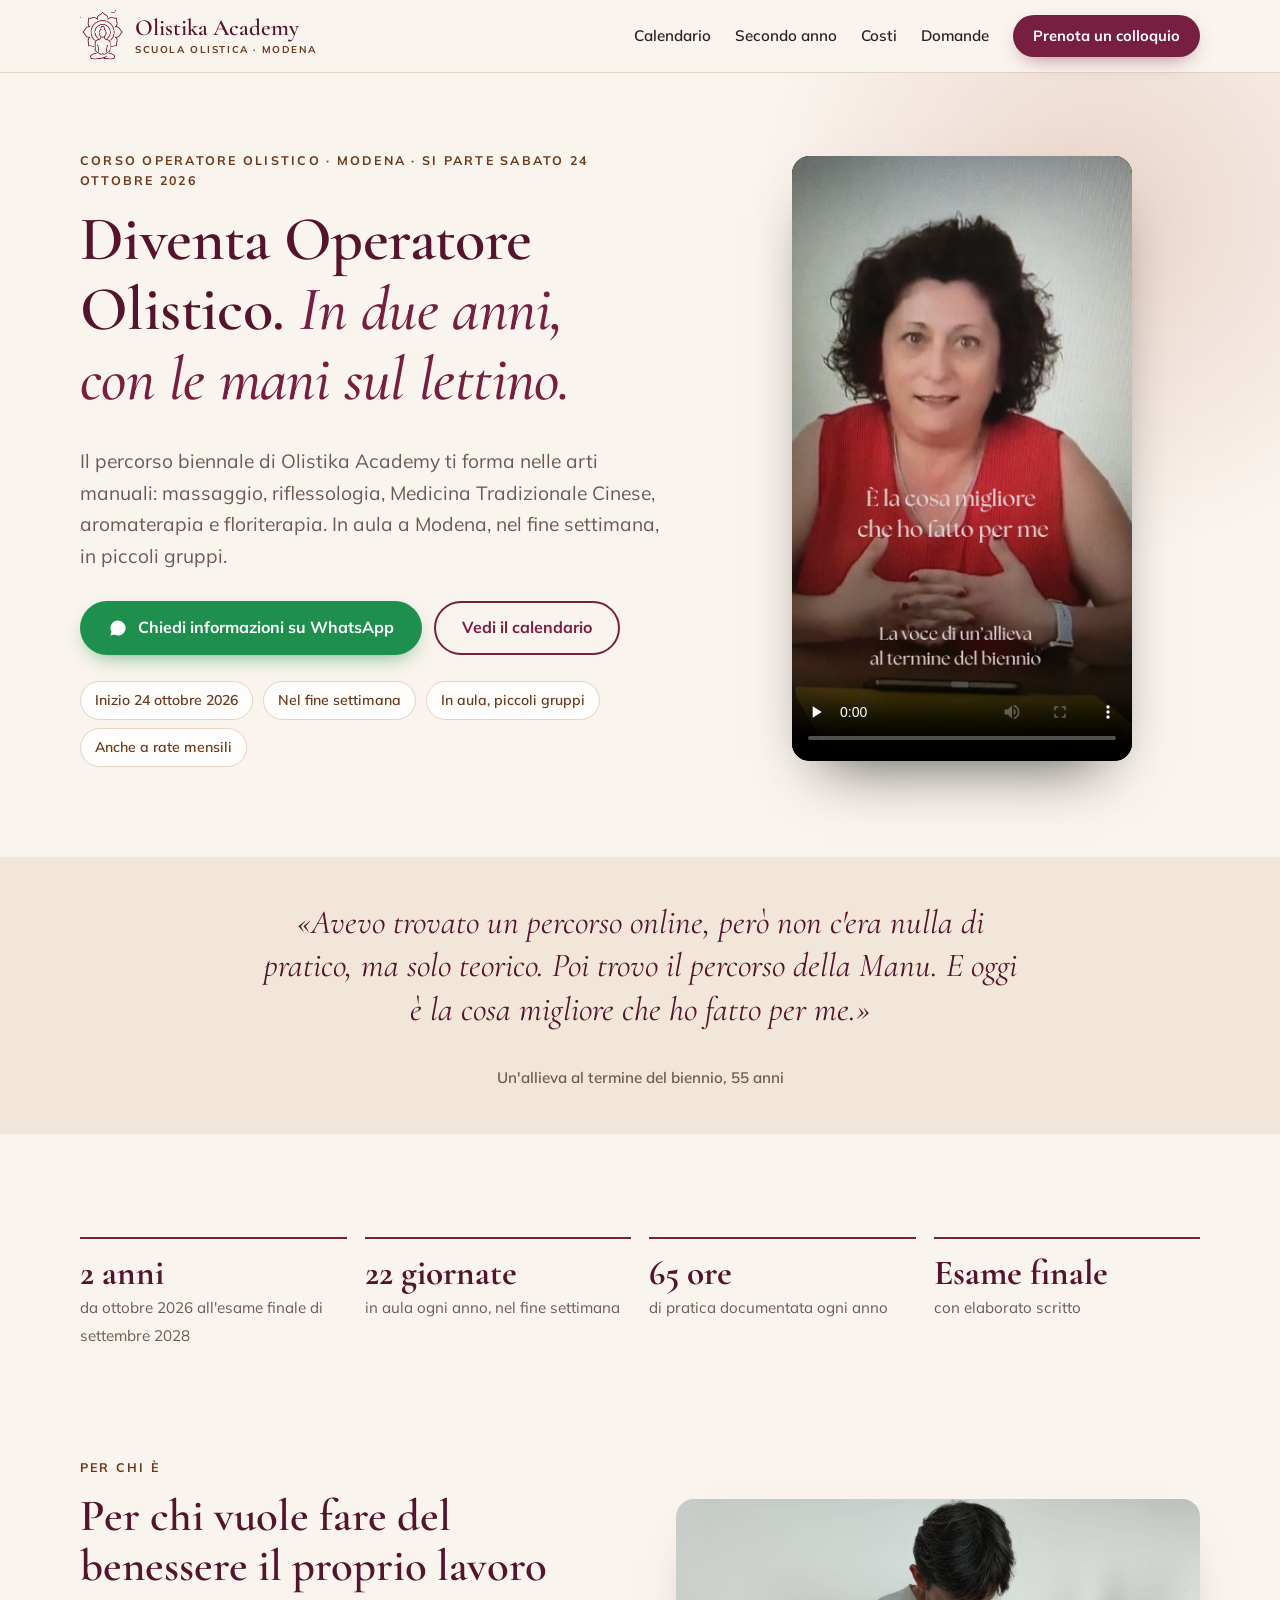
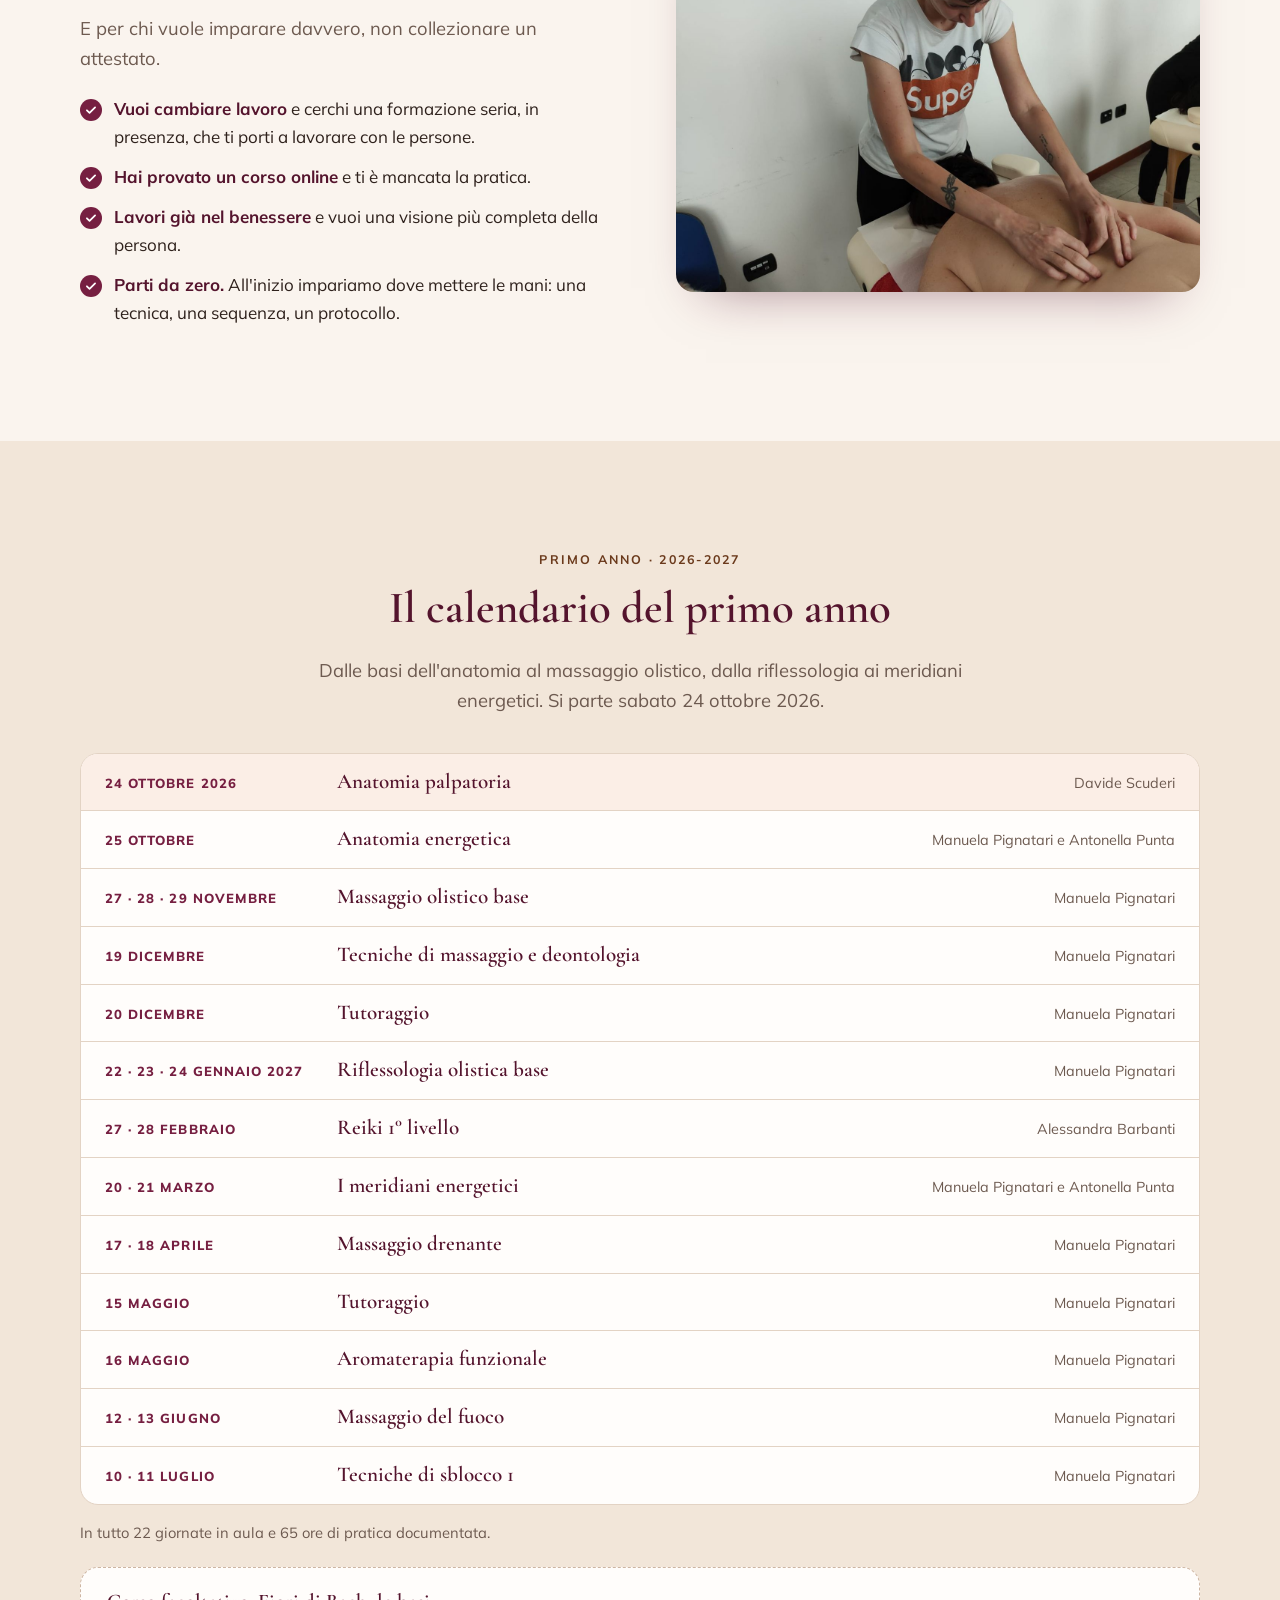
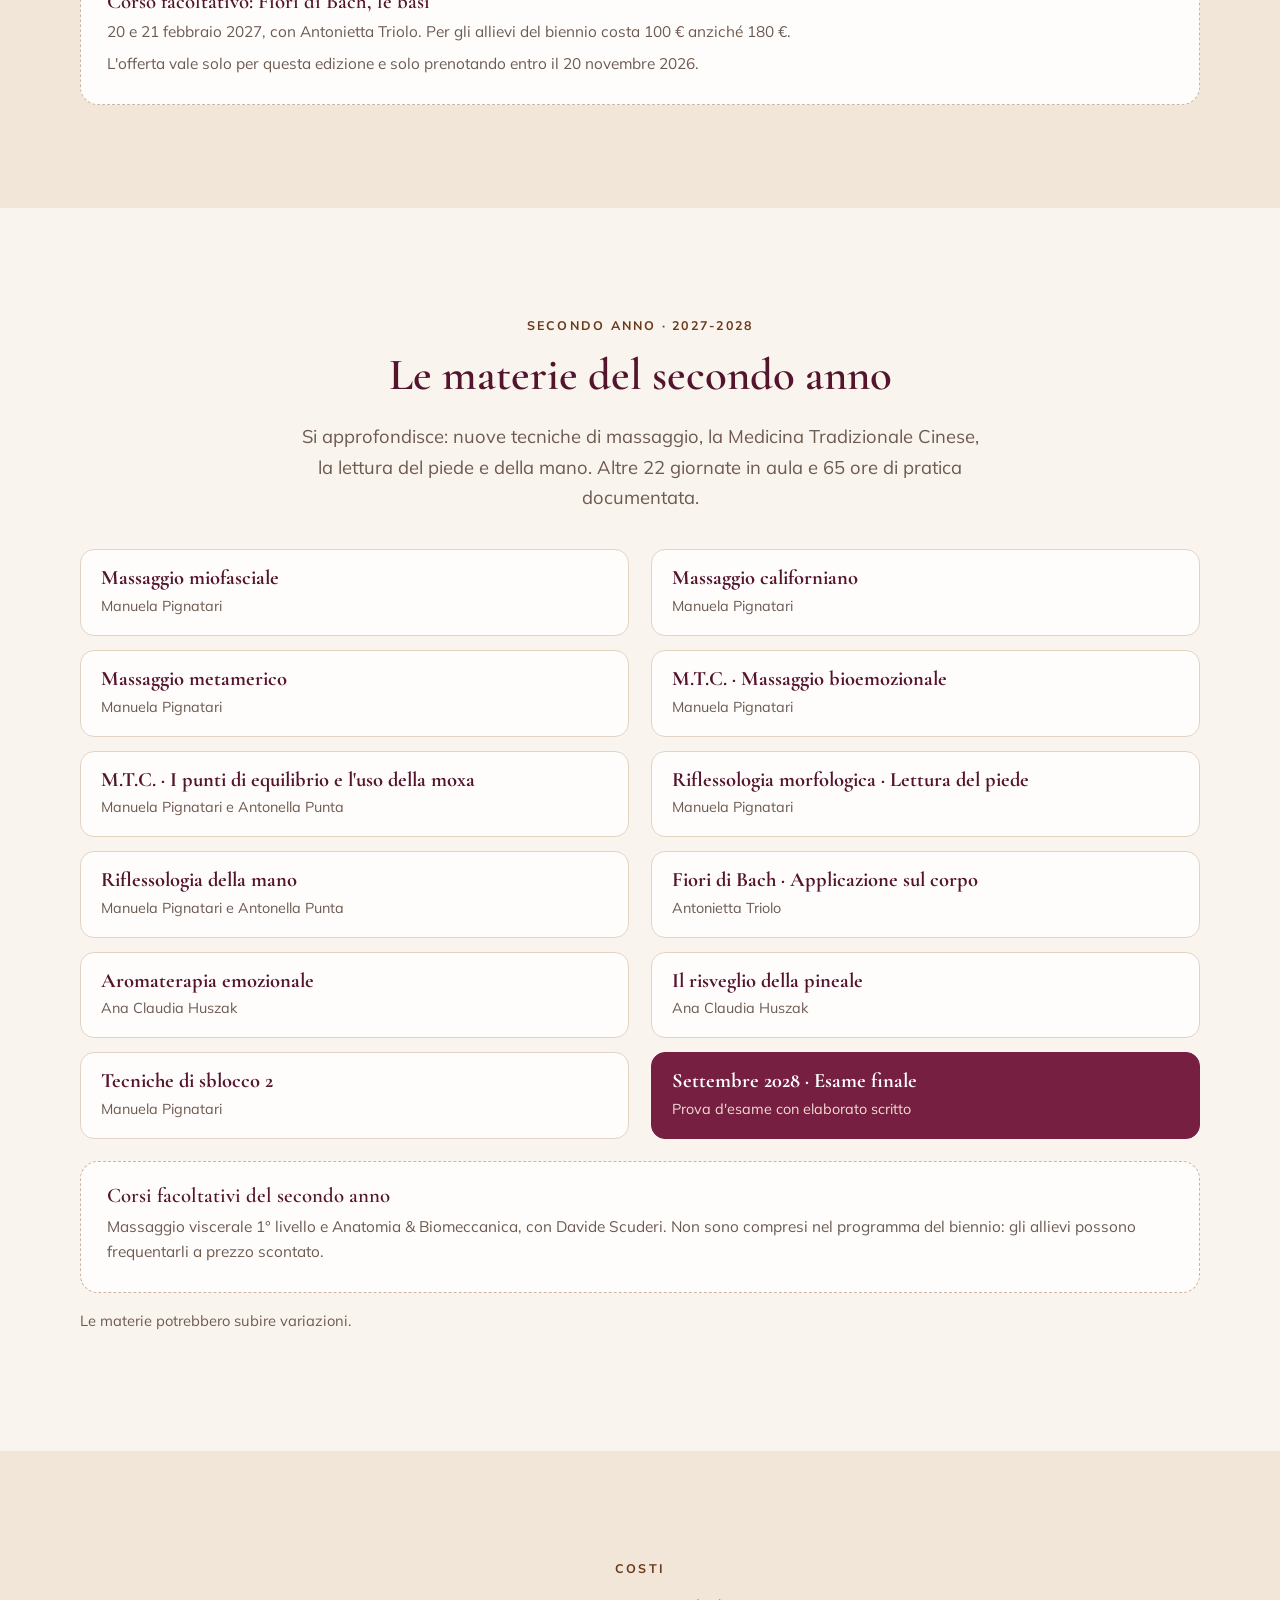
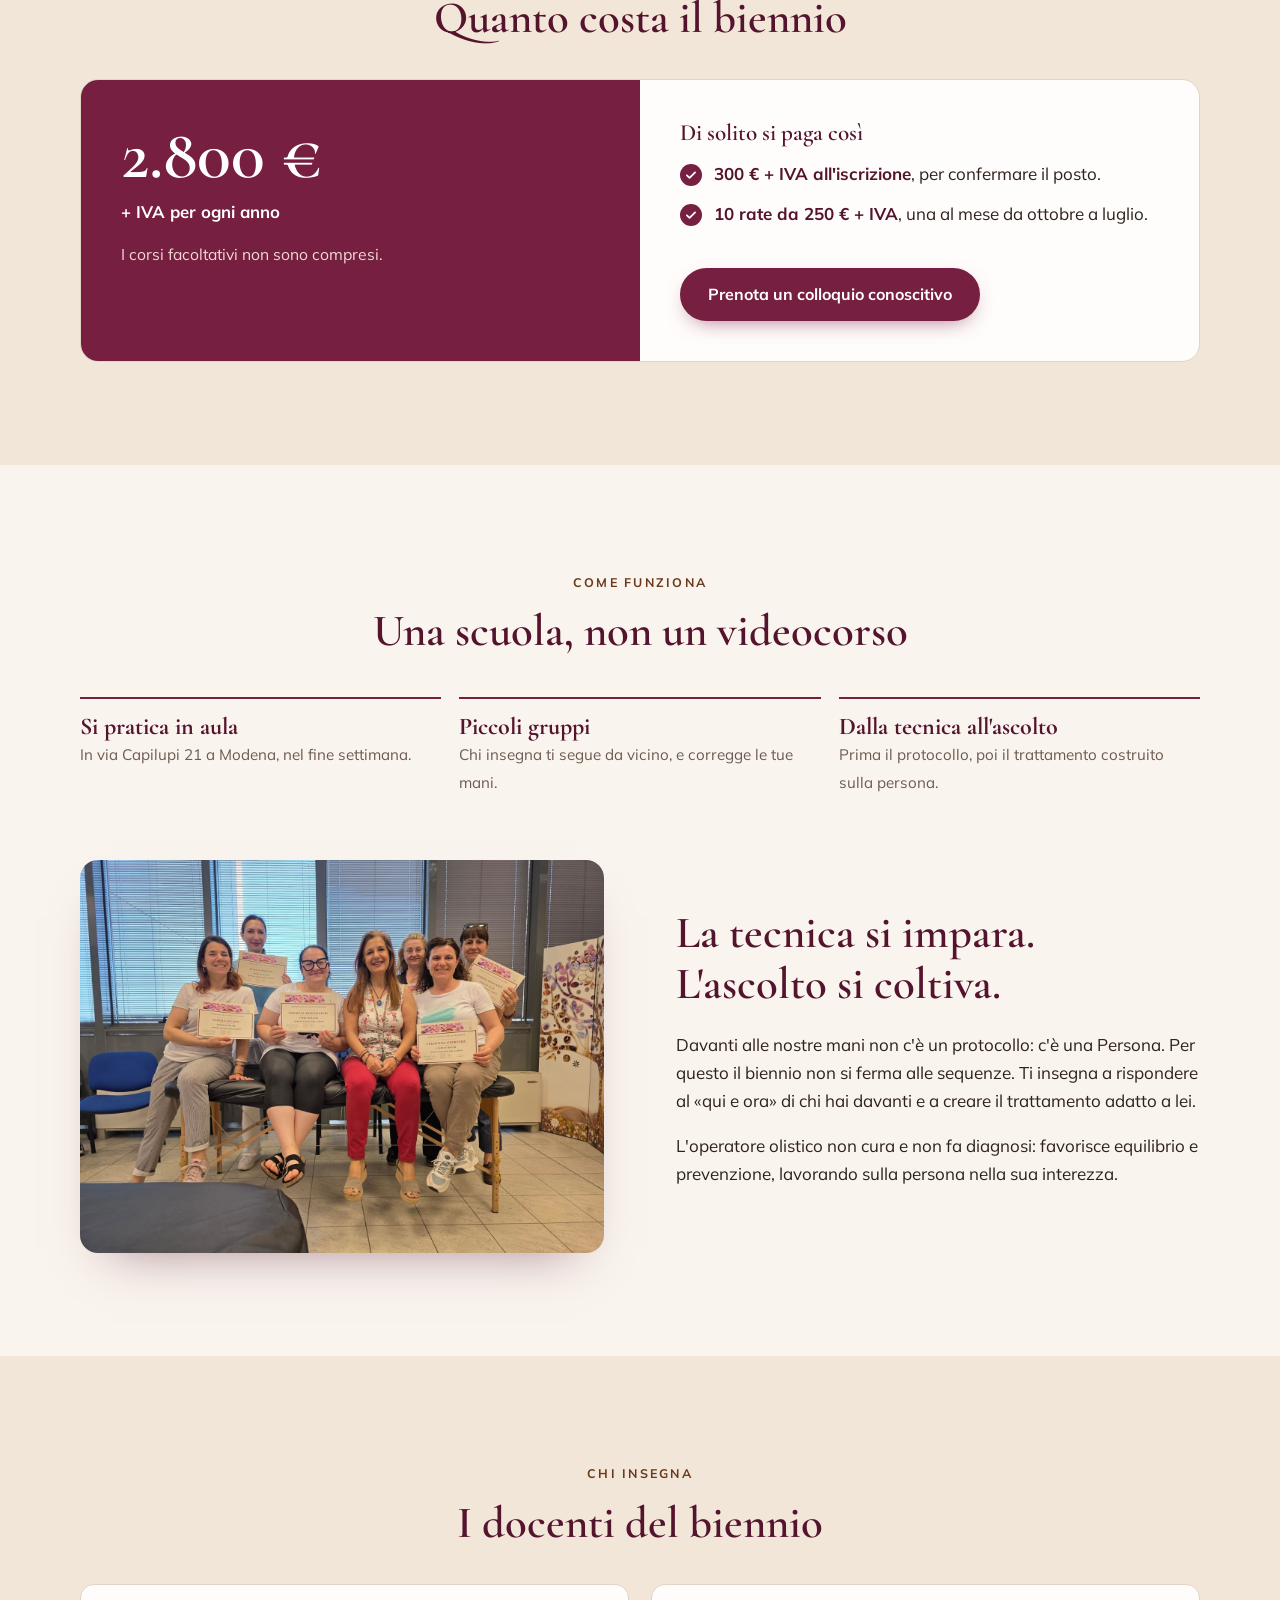
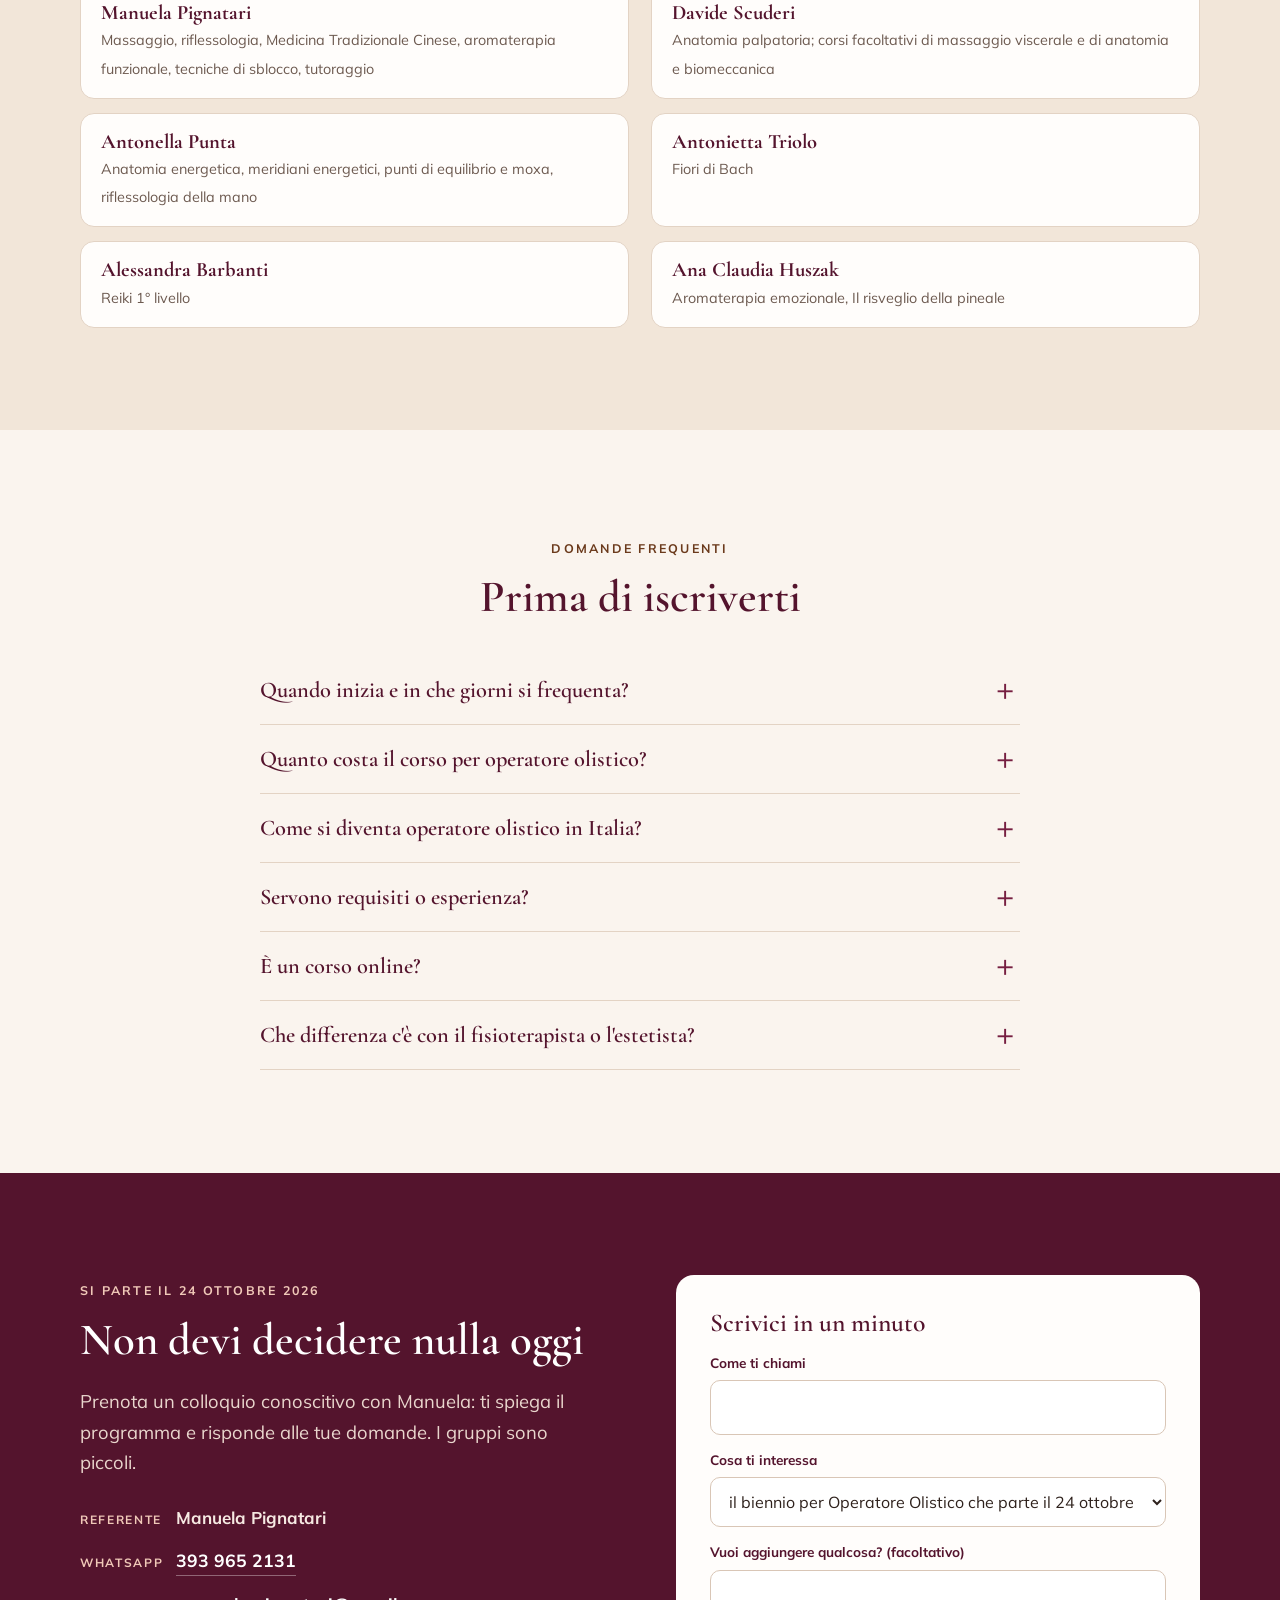
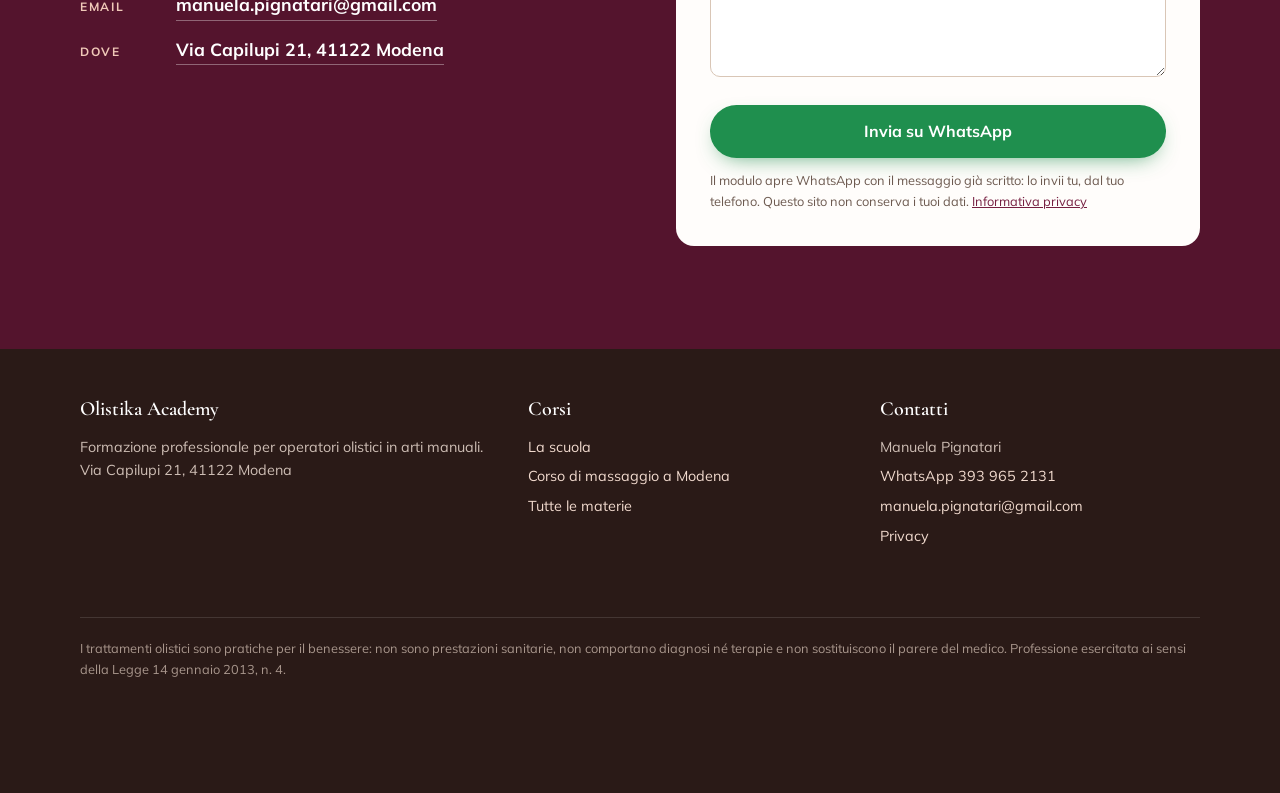
==== biennio-operatore-olistico.html @ a9898498 "Sito Olistika Academy: home, biennio, corso di massaggio, privacy Co-Authored-By: Claude Fable 5.1 <" ====
<!doctype html>
<html lang="it">
<head>
<meta charset="utf-8">
<meta name="viewport" content="width=device-width, initial-scale=1">
<title>Corso Operatore Olistico Modena: biennio 2026-2028 | Olistika Academy</title>
<meta name="description" content="Diventa operatore olistico a Modena: percorso biennale in aula, nel fine settimana. Il primo anno parte il 24 ottobre 2026. Calendario, materie, docenti e costi: 2.800 € + IVA l'anno, anche a rate.">
<meta property="og:type" content="website">
<meta property="og:locale" content="it_IT">
<meta property="og:title" content="Diventa Operatore Olistico · Biennio 2026-2028 a Modena">
<meta property="og:description" content="Due anni di formazione in arti manuali, in aula e in piccoli gruppi. Il primo anno parte il 24 ottobre 2026.">
<meta property="og:image" content="img/og.jpg">
<link rel="icon" href="img/favicon.png">
<link rel="preload" href="fonts/CormorantGaramond-normal.woff2" as="font" type="font/woff2" crossorigin>
<link rel="stylesheet" href="css/style.css">
<script type="application/ld+json">
{
  "@context": "https://schema.org",
  "@type": "Course",
  "name": "Percorso biennale per Operatore Olistico in arti manuali",
  "description": "Formazione biennale in presenza a Modena: massaggio, riflessologia, Medicina Tradizionale Cinese, aromaterapia, floriterapia, Reiki e anatomia. 22 giornate in aula e 65 ore di pratica documentata per anno, esame finale con elaborato scritto.",
  "inLanguage": "it",
  "provider": { "@type": "EducationalOrganization", "name": "Olistika Academy", "address": { "@type": "PostalAddress", "streetAddress": "Via Capilupi 21", "postalCode": "41122", "addressLocality": "Modena", "addressRegion": "MO", "addressCountry": "IT" } },
  "hasCourseInstance": { "@type": "CourseInstance", "courseMode": "Onsite", "startDate": "2026-10-24", "location": { "@type": "Place", "name": "Olistika Academy", "address": { "@type": "PostalAddress", "streetAddress": "Via Capilupi 21", "postalCode": "41122", "addressLocality": "Modena", "addressCountry": "IT" } } }
}
</script>
</head>
<body>
<a class="skip" href="#contenuto">Vai al contenuto</a>

<header class="site-header">
  <div class="wrap">
    <a class="brand" href="index.html" aria-label="Olistika Academy, pagina iniziale">
      <img src="img/logo-mark.png" alt="" width="45" height="52">
      <span>Olistika Academy<small>Scuola olistica · Modena</small></span>
    </a>
    <button class="nav-toggle" aria-label="Apri il menu" aria-expanded="false">
      <svg viewBox="0 0 24 24" fill="none" stroke="currentColor" stroke-width="2" stroke-linecap="round"><path d="M4 7h16M4 12h16M4 17h16"/></svg>
    </button>
    <nav class="nav" aria-label="Menu principale">
      <a href="#primo-anno">Calendario</a>
      <a href="#secondo-anno">Secondo anno</a>
      <a href="#costi">Costi</a>
      <a href="#domande">Domande</a>
      <a class="btn btn-primary" href="#contatti">Prenota un colloquio</a>
    </nav>
  </div>
</header>

<main id="contenuto">

<section class="hero lp-hero">
  <div class="wrap">
    <div>
      <span class="eyebrow">Corso operatore olistico · Modena · Si parte sabato 24 ottobre 2026</span>
      <h1>Diventa Operatore Olistico. <em>In due anni, con le mani sul lettino.</em></h1>
      <p class="hero-sub">Il percorso biennale di Olistika Academy ti forma nelle arti manuali: massaggio, riflessologia, Medicina Tradizionale Cinese, aromaterapia e floriterapia. In aula a Modena, nel fine settimana, in piccoli gruppi.</p>
      <div class="btn-row">
        <a class="btn btn-wa" data-track="contatto_whatsapp" href="https://wa.me/393939652131?text=Ciao%20Manuela%2C%20vorrei%20informazioni%20sul%20biennio%20per%20Operatore%20Olistico%20che%20parte%20il%2024%20ottobre." target="_blank" rel="noopener">
          <svg viewBox="0 0 24 24" fill="currentColor" aria-hidden="true"><path d="M12 3a9 9 0 0 0-7.8 13.5L3 21l4.6-1.2A9 9 0 1 0 12 3z"/></svg>
          Chiedi informazioni su WhatsApp
        </a>
        <a class="btn btn-ghost" href="#primo-anno">Vedi il calendario</a>
      </div>
      <ul class="chips">
        <li>Inizio 24 ottobre 2026</li>
        <li>Nel fine settimana</li>
        <li>In aula, piccoli gruppi</li>
        <li>Anche a rate mensili</li>
      </ul>
    </div>
    <div class="hero-media">
      <div class="reel" style="max-width:340px;margin-inline:auto">
        <video controls playsinline preload="none" poster="img/poster-testimonianza.jpg" aria-label="Video: la voce di un'allieva al termine del biennio">
          <source src="video/testimonianza-allieva-biennio.mp4" type="video/mp4">
        </video>
      </div>
    </div>
  </div>
</section>

<section class="alt" style="padding:44px 0">
  <div class="narrow center">
    <blockquote>
      <p>«Avevo trovato un percorso online, però non c'era nulla di pratico, ma solo teorico. Poi trovo il percorso della Manu. E oggi è la cosa migliore che ho fatto per me.»</p>
      <footer>Un'allieva al termine del biennio, 55 anni</footer>
    </blockquote>
  </div>
</section>

<section style="padding-bottom:0">
  <div class="wrap">
    <div class="kicker-list k4">
      <div><strong>2 anni</strong><span>da ottobre 2026 all'esame finale di settembre 2028</span></div>
      <div><strong>22 giornate</strong><span>in aula ogni anno, nel fine settimana</span></div>
      <div><strong>65 ore</strong><span>di pratica documentata ogni anno</span></div>
      <div><strong>Esame finale</strong><span>con elaborato scritto</span></div>
    </div>
  </div>
</section>

<section>
  <div class="wrap split">
    <div>
      <span class="eyebrow">Per chi è</span>
      <h2>Per chi vuole fare del benessere il proprio lavoro</h2>
      <p class="lead">E per chi vuole imparare davvero, non collezionare un attestato.</p>
      <ul class="checks">
        <li><strong>Vuoi cambiare lavoro</strong> e cerchi una formazione seria, in presenza, che ti porti a lavorare con le persone.</li>
        <li><strong>Hai provato un corso online</strong> e ti è mancata la pratica.</li>
        <li><strong>Lavori già nel benessere</strong> e vuoi una visione più completa della persona.</li>
        <li><strong>Parti da zero.</strong> All'inizio impariamo dove mettere le mani: una tecnica, una sequenza, un protocollo.</li>
      </ul>
    </div>
    <div class="photo">
      <img src="img/lezione-massaggio-olistico.jpg" alt="Lezione pratica di massaggio in aula durante il corso per operatore olistico a Modena" width="1400" height="1050" loading="lazy">
    </div>
  </div>
</section>

<section id="primo-anno" class="alt">
  <div class="wrap">
    <div class="center">
      <span class="eyebrow">Primo anno · 2026-2027</span>
      <h2>Il calendario del primo anno</h2>
      <p class="lead">Dalle basi dell'anatomia al massaggio olistico, dalla riflessologia ai meridiani energetici. Si parte sabato 24 ottobre 2026.</p>
    </div>
    <ol class="cal">
      <li class="first"><span class="when">24 ottobre 2026</span><span class="what">Anatomia palpatoria</span><span class="who">Davide Scuderi</span></li>
      <li><span class="when">25 ottobre</span><span class="what">Anatomia energetica</span><span class="who">Manuela Pignatari e Antonella Punta</span></li>
      <li><span class="when">27 · 28 · 29 novembre</span><span class="what">Massaggio olistico base</span><span class="who">Manuela Pignatari</span></li>
      <li><span class="when">19 dicembre</span><span class="what">Tecniche di massaggio e deontologia</span><span class="who">Manuela Pignatari</span></li>
      <li><span class="when">20 dicembre</span><span class="what">Tutoraggio</span><span class="who">Manuela Pignatari</span></li>
      <li><span class="when">22 · 23 · 24 gennaio 2027</span><span class="what">Riflessologia olistica base</span><span class="who">Manuela Pignatari</span></li>
      <li><span class="when">27 · 28 febbraio</span><span class="what">Reiki 1° livello</span><span class="who">Alessandra Barbanti</span></li>
      <li><span class="when">20 · 21 marzo</span><span class="what">I meridiani energetici</span><span class="who">Manuela Pignatari e Antonella Punta</span></li>
      <li><span class="when">17 · 18 aprile</span><span class="what">Massaggio drenante</span><span class="who">Manuela Pignatari</span></li>
      <li><span class="when">15 maggio</span><span class="what">Tutoraggio</span><span class="who">Manuela Pignatari</span></li>
      <li><span class="when">16 maggio</span><span class="what">Aromaterapia funzionale</span><span class="who">Manuela Pignatari</span></li>
      <li><span class="when">12 · 13 giugno</span><span class="what">Massaggio del fuoco</span><span class="who">Manuela Pignatari</span></li>
      <li><span class="when">10 · 11 luglio</span><span class="what">Tecniche di sblocco 1</span><span class="who">Manuela Pignatari</span></li>
    </ol>
    <p class="cal-note">In tutto 22 giornate in aula e 65 ore di pratica documentata.</p>
    <div class="aside">
      <h3>Corso facoltativo: Fiori di Bach, le basi</h3>
      <p>20 e 21 febbraio 2027, con Antonietta Triolo. Per gli allievi del biennio costa 100 € anziché 180 €.</p>
      <p>L'offerta vale solo per questa edizione e solo prenotando entro il 20 novembre 2026.</p>
    </div>
  </div>
</section>

<section id="secondo-anno">
  <div class="wrap">
    <div class="center">
      <span class="eyebrow">Secondo anno · 2027-2028</span>
      <h2>Le materie del secondo anno</h2>
      <p class="lead">Si approfondisce: nuove tecniche di massaggio, la Medicina Tradizionale Cinese, la lettura del piede e della mano. Altre 22 giornate in aula e 65 ore di pratica documentata.</p>
    </div>
    <ul class="modlist">
      <li><strong>Massaggio miofasciale</strong><span>Manuela Pignatari</span></li>
      <li><strong>Massaggio californiano</strong><span>Manuela Pignatari</span></li>
      <li><strong>Massaggio metamerico</strong><span>Manuela Pignatari</span></li>
      <li><strong>M.T.C. · Massaggio bioemozionale</strong><span>Manuela Pignatari</span></li>
      <li><strong>M.T.C. · I punti di equilibrio e l'uso della moxa</strong><span>Manuela Pignatari e Antonella Punta</span></li>
      <li><strong>Riflessologia morfologica · Lettura del piede</strong><span>Manuela Pignatari</span></li>
      <li><strong>Riflessologia della mano</strong><span>Manuela Pignatari e Antonella Punta</span></li>
      <li><strong>Fiori di Bach · Applicazione sul corpo</strong><span>Antonietta Triolo</span></li>
      <li><strong>Aromaterapia emozionale</strong><span>Ana Claudia Huszak</span></li>
      <li><strong>Il risveglio della pineale</strong><span>Ana Claudia Huszak</span></li>
      <li><strong>Tecniche di sblocco 2</strong><span>Manuela Pignatari</span></li>
      <li style="background:var(--plum);border-color:var(--plum)"><strong style="color:#fff">Settembre 2028 · Esame finale</strong><span style="color:#f1dcd3">Prova d'esame con elaborato scritto</span></li>
    </ul>
    <div class="aside">
      <h3>Corsi facoltativi del secondo anno</h3>
      <p>Massaggio viscerale 1° livello e Anatomia &amp; Biomeccanica, con Davide Scuderi. Non sono compresi nel programma del biennio: gli allievi possono frequentarli a prezzo scontato.</p>
    </div>
    <p class="cal-note">Le materie potrebbero subire variazioni.</p>
  </div>
</section>

<section id="costi" class="alt">
  <div class="wrap">
    <div class="center">
      <span class="eyebrow">Costi</span>
      <h2>Quanto costa il biennio</h2>
    </div>
    <div class="price">
      <div class="big">
        <span class="n">2.800 €</span>
        <span class="u">+ IVA per ogni anno</span>
        <p>I corsi facoltativi non sono compresi.</p>
      </div>
      <div>
        <h3>Di solito si paga così</h3>
        <ul class="checks">
          <li><strong>300 € + IVA all'iscrizione</strong>, per confermare il posto.</li>
          <li><strong>10 rate da 250 € + IVA</strong>, una al mese da ottobre a luglio.</li>
        </ul>
        <div class="btn-row"><a class="btn btn-primary" href="#contatti">Prenota un colloquio conoscitivo</a></div>
      </div>
    </div>
  </div>
</section>

<section id="come-funziona">
  <div class="wrap">
    <div class="center">
      <span class="eyebrow">Come funziona</span>
      <h2>Una scuola, non un videocorso</h2>
    </div>
    <div class="kicker-list">
      <div><strong>Si pratica in aula</strong><span>In via Capilupi 21 a Modena, nel fine settimana.</span></div>
      <div><strong>Piccoli gruppi</strong><span>Chi insegna ti segue da vicino, e corregge le tue mani.</span></div>
      <div><strong>Dalla tecnica all'ascolto</strong><span>Prima il protocollo, poi il trattamento costruito sulla persona.</span></div>
    </div>
    <div class="split" style="margin-top:64px">
      <div class="photo">
        <img src="img/allieve-attestati-fiori-di-bach.jpg" alt="Allieve del percorso con gli attestati del modulo Fiori di Bach" width="1400" height="1050" loading="lazy">
      </div>
      <div>
        <h2>La tecnica si impara. L'ascolto si coltiva.</h2>
        <p>Davanti alle nostre mani non c'è un protocollo: c'è una Persona. Per questo il biennio non si ferma alle sequenze. Ti insegna a rispondere al «qui e ora» di chi hai davanti e a creare il trattamento adatto a lei.</p>
        <p>L'operatore olistico non cura e non fa diagnosi: favorisce equilibrio e prevenzione, lavorando sulla persona nella sua interezza.</p>
      </div>
    </div>
  </div>
</section>

<section id="docenti" class="alt">
  <div class="wrap center">
    <span class="eyebrow">Chi insegna</span>
    <h2>I docenti del biennio</h2>
    <ul class="modlist">
      <li><strong>Manuela Pignatari</strong><span>Massaggio, riflessologia, Medicina Tradizionale Cinese, aromaterapia funzionale, tecniche di sblocco, tutoraggio</span></li>
      <li><strong>Davide Scuderi</strong><span>Anatomia palpatoria; corsi facoltativi di massaggio viscerale e di anatomia e biomeccanica</span></li>
      <li><strong>Antonella Punta</strong><span>Anatomia energetica, meridiani energetici, punti di equilibrio e moxa, riflessologia della mano</span></li>
      <li><strong>Antonietta Triolo</strong><span>Fiori di Bach</span></li>
      <li><strong>Alessandra Barbanti</strong><span>Reiki 1° livello</span></li>
      <li><strong>Ana Claudia Huszak</strong><span>Aromaterapia emozionale, Il risveglio della pineale</span></li>
    </ul>
  </div>
</section>

<section id="domande">
  <div class="narrow center">
    <span class="eyebrow">Domande frequenti</span>
    <h2>Prima di iscriverti</h2>
    <div class="faq">
      <details>
        <summary>Quando inizia e in che giorni si frequenta?</summary>
        <div><p>Il primo anno inizia sabato 24 ottobre 2026 e finisce l'11 luglio 2027. Le lezioni sono nel fine settimana, uno al mese; a novembre e a gennaio si comincia dal venerdì. In tutto 22 giornate in aula, più 65 ore di pratica documentata. Il calendario completo è in questa pagina.</p></div>
      </details>
      <details>
        <summary>Quanto costa il corso per operatore olistico?</summary>
        <div><p>2.800 € + IVA per ogni anno. Di solito si pagano 300 € + IVA all'iscrizione, per confermare il posto, e poi 10 rate da 250 € + IVA, una al mese da ottobre a luglio.</p></div>
      </details>
      <details>
        <summary>Come si diventa operatore olistico in Italia?</summary>
        <div><p>È una professione libera, disciplinata dalla Legge 4/2013: non esistono una laurea o un albo. Ci si forma in una scuola con un percorso strutturato di teoria e pratica, come questo biennio, che si conclude con una prova d'esame e un elaborato scritto.</p></div>
      </details>
      <details>
        <summary>Servono requisiti o esperienza?</summary>
        <div><p>Non serve esperienza di massaggio: si parte dalle basi, con l'anatomia palpatoria e il massaggio olistico base. Nel colloquio conoscitivo vediamo insieme se il biennio è il punto giusto da cui iniziare.</p></div>
      </details>
      <details>
        <summary>È un corso online?</summary>
        <div><p>No. Si impara in presenza, in via Capilupi 21 a Modena, con pratica sul lettino in piccoli gruppi.</p></div>
      </details>
      <details>
        <summary>Che differenza c'è con il fisioterapista o l'estetista?</summary>
        <div><p>Il fisioterapista è un professionista sanitario e si occupa di riabilitazione e patologie. L'estetista di cura estetica e bellezza. L'operatore olistico lavora sul benessere globale della persona con tecniche naturali, manuali ed energetiche, senza diagnosi né terapie.</p></div>
      </details>
    </div>
  </div>
</section>

<section id="contatti" class="contact">
  <div class="wrap split">
    <div>
      <span class="eyebrow">Si parte il 24 ottobre 2026</span>
      <h2>Non devi decidere nulla oggi</h2>
      <p class="lead">Prenota un colloquio conoscitivo con Manuela: ti spiega il programma e risponde alle tue domande. I gruppi sono piccoli.</p>
      <ul class="contact-list">
        <li><span>Referente</span> <strong>Manuela Pignatari</strong></li>
        <li><span>WhatsApp</span> <a data-track="contatto_whatsapp" href="https://wa.me/393939652131?text=Ciao%20Manuela%2C%20vorrei%20informazioni%20sul%20biennio%20per%20Operatore%20Olistico%20che%20parte%20il%2024%20ottobre." target="_blank" rel="noopener">393 965 2131</a></li>
        <li><span>Email</span> <a data-track="contatto_email" href="mailto:manuela.pignatari@gmail.com?subject=Biennio%20Operatore%20Olistico">manuela.pignatari@gmail.com</a></li>
        <li><span>Dove</span> <a href="https://www.google.com/maps/search/?api=1&amp;query=Via+Capilupi+21+41122+Modena" target="_blank" rel="noopener">Via Capilupi 21, 41122 Modena</a></li>
      </ul>
    </div>
    <form class="form" id="modulo-contatto">
      <h3>Scrivici in un minuto</h3>
      <label for="nome">Come ti chiami</label>
      <input id="nome" name="nome" type="text" autocomplete="given-name" required>
      <label for="interesse">Cosa ti interessa</label>
      <select id="interesse" name="interesse">
        <option>il biennio per Operatore Olistico che parte il 24 ottobre</option>
        <option>un colloquio conoscitivo</option>
        <option>un corso singolo</option>
      </select>
      <label for="messaggio">Vuoi aggiungere qualcosa? (facoltativo)</label>
      <textarea id="messaggio" name="messaggio" rows="3"></textarea>
      <button class="btn btn-wa" type="submit">Invia su WhatsApp</button>
      <p class="note">Il modulo apre WhatsApp con il messaggio già scritto: lo invii tu, dal tuo telefono. Questo sito non conserva i tuoi dati. <a href="privacy.html">Informativa privacy</a></p>
    </form>
  </div>
</section>

</main>

<footer class="site-footer">
  <div class="wrap">
    <div>
      <h4>Olistika Academy</h4>
      <p>Formazione professionale per operatori olistici in arti manuali.<br>Via Capilupi 21, 41122 Modena</p>
    </div>
    <div>
      <h4>Corsi</h4>
      <ul>
        <li><a href="index.html">La scuola</a></li>
        <li><a href="corso-massaggio-modena.html">Corso di massaggio a Modena</a></li>
        <li><a href="index.html#materie">Tutte le materie</a></li>
      </ul>
    </div>
    <div>
      <h4>Contatti</h4>
      <ul>
        <li>Manuela Pignatari</li>
        <li><a href="https://wa.me/393939652131" data-track="contatto_whatsapp" target="_blank" rel="noopener">WhatsApp 393 965 2131</a></li>
        <li><a href="mailto:manuela.pignatari@gmail.com" data-track="contatto_email">manuela.pignatari@gmail.com</a></li>
        <li><a href="privacy.html">Privacy</a></li>
      </ul>
    </div>
    <p class="legal">I trattamenti olistici sono pratiche per il benessere: non sono prestazioni sanitarie, non comportano diagnosi né terapie e non sostituiscono il parere del medico. Professione esercitata ai sensi della Legge 14 gennaio 2013, n. 4.</p>
  </div>
</footer>

<div class="sticky-cta">
  <a class="btn btn-wa" data-track="contatto_whatsapp" href="https://wa.me/393939652131?text=Ciao%20Manuela%2C%20vorrei%20informazioni%20sul%20biennio%20per%20Operatore%20Olistico%20che%20parte%20il%2024%20ottobre." target="_blank" rel="noopener">WhatsApp</a>
  <a class="btn btn-primary" href="#contatti">Prenota un colloquio</a>
</div>

<script src="js/main.js" defer></script>
</body>
</html>
---- css/style.css ----
@import url('../fonts/fonts.css');

:root {
  --cream: #faf4ee;
  --sand: #f2e6d9;
  --rose: #ead5cb;
  --plum: #761f41;
  --plum-dark: #54142d;
  --brown: #6b3a1c;
  --ink: #2e211c;
  --muted: #6d5a50;
  --line: #e3d3c4;
  --white: #fffdfb;
  --wa: #1f8f4e;
  --serif: 'Cormorant Garamond', Georgia, 'Times New Roman', serif;
  --sans: 'Mulish', system-ui, -apple-system, 'Segoe UI', Roboto, sans-serif;
  --wrap: 1120px;
  --radius: 18px;
}

*, *::before, *::after { box-sizing: border-box; }
html { scroll-behavior: smooth; scroll-padding-top: 84px; -webkit-text-size-adjust: 100%; }
body {
  margin: 0;
  background: var(--cream);
  color: var(--ink);
  font-family: var(--sans);
  font-size: 17px;
  line-height: 1.65;
}
img, video { max-width: 100%; display: block; }
a { color: var(--plum); }
h1, h2, h3 { font-family: var(--serif); font-weight: 600; line-height: 1.12; margin: 0 0 .5em; color: var(--plum-dark); text-wrap: balance; }
h1 { font-size: clamp(2.3rem, 5.4vw, 3.9rem); letter-spacing: -.01em; }
h2 { font-size: clamp(1.9rem, 3.8vw, 2.8rem); }
h3 { font-size: 1.45rem; }
p { margin: 0 0 1em; }
.wrap { width: min(var(--wrap), 100% - 40px); margin-inline: auto; }
.narrow { width: min(760px, 100% - 40px); margin-inline: auto; }
section { padding: clamp(56px, 8vw, 104px) 0; }
.center { text-align: center; }
.lead { font-size: 1.15rem; color: var(--muted); max-width: 62ch; }
.center .lead { margin-inline: auto; }
.eyebrow {
  display: inline-block; font-size: .78rem; font-weight: 700; letter-spacing: .18em;
  text-transform: uppercase; color: var(--brown); margin-bottom: 14px;
}
.skip { position: absolute; left: -999px; }
.skip:focus { left: 12px; top: 12px; background: #fff; padding: 8px 12px; z-index: 100; }

/* Pulsanti */
.btn {
  display: inline-flex; align-items: center; justify-content: center; gap: 10px;
  padding: 15px 26px; border-radius: 999px; font-weight: 700; font-size: 1rem;
  text-decoration: none; border: 2px solid transparent; cursor: pointer;
  font-family: var(--sans); line-height: 1.2; transition: transform .15s, background .15s, box-shadow .15s;
}
.btn:hover { transform: translateY(-1px); }
.btn-primary { background: var(--plum); color: #fff; box-shadow: 0 8px 22px -10px rgba(118, 31, 65, .7); }
.btn-primary:hover { background: var(--plum-dark); }
.btn-wa { background: var(--wa); color: #fff; box-shadow: 0 8px 22px -10px rgba(31, 143, 78, .8); }
.btn-wa:hover { background: #17753f; }
.btn-ghost { border-color: var(--plum); color: var(--plum); background: transparent; }
.btn-ghost:hover { background: var(--plum); color: #fff; }
.btn svg { width: 20px; height: 20px; flex: none; }
.btn-row { display: flex; flex-wrap: wrap; gap: 12px; margin-top: 28px; }
.center .btn-row { justify-content: center; }

/* Testata */
.site-header {
  position: sticky; top: 0; z-index: 50; background: rgba(250, 244, 238, .93);
  backdrop-filter: blur(10px); border-bottom: 1px solid var(--line);
}
.site-header .wrap { display: flex; align-items: center; justify-content: space-between; gap: 18px; height: 72px; }
.brand { display: flex; align-items: center; gap: 10px; text-decoration: none; color: var(--plum-dark); }
.brand img { width: 45px; height: 52px; object-fit: contain; }
.brand span { font-family: var(--serif); font-size: 1.45rem; font-weight: 600; line-height: 1; }
.brand small { display: block; font-family: var(--sans); font-size: .62rem; letter-spacing: .16em; text-transform: uppercase; color: var(--brown); margin-top: 4px; font-weight: 700; }
.nav { display: flex; align-items: center; gap: 24px; }
.nav a:not(.btn) { color: var(--ink); text-decoration: none; font-size: .95rem; font-weight: 600; }
.nav a:not(.btn):hover { color: var(--plum); }
.nav .btn { padding: 10px 18px; font-size: .92rem; }
.nav-toggle { display: none; background: none; border: 0; padding: 8px; cursor: pointer; color: var(--plum-dark); }
.nav-toggle svg { width: 28px; height: 28px; }

/* Hero */
.hero { padding: clamp(36px, 6vw, 80px) 0 clamp(56px, 7vw, 96px); position: relative; overflow: hidden; }
.hero::before {
  content: ''; position: absolute; right: -180px; top: -220px; width: 720px; height: 720px;
  border-radius: 50%; background: radial-gradient(circle, var(--rose) 0%, rgba(234, 213, 203, 0) 68%); z-index: 0;
}
.hero .wrap { position: relative; z-index: 1; display: grid; grid-template-columns: 1.08fr .92fr; gap: clamp(28px, 5vw, 64px); align-items: center; }
.hero h1 em { font-style: italic; color: var(--plum); font-weight: 500; }
.hero-sub { font-size: 1.2rem; color: var(--muted); max-width: 54ch; }
.chips { display: flex; flex-wrap: wrap; gap: 8px 10px; list-style: none; padding: 0; margin: 26px 0 0; }
.chips li { background: var(--white); border: 1px solid var(--line); border-radius: 999px; padding: 7px 14px; font-size: .88rem; font-weight: 600; color: var(--brown); }
.hero-media { position: relative; }
.hero-media .arch { border-radius: 260px 260px var(--radius) var(--radius); overflow: hidden; aspect-ratio: 4 / 5; box-shadow: 0 30px 60px -30px rgba(84, 20, 45, .45); background: var(--sand); }
.hero-media .arch img { width: 100%; height: 100%; object-fit: cover; }
.hero-media .seal {
  position: absolute; left: -34px; bottom: 26px; width: 150px; height: 150px; border-radius: 50%;
  background: var(--white); box-shadow: 0 14px 34px -14px rgba(84, 20, 45, .5); display: grid; place-items: center;
}
.hero-media .seal img { width: 118px; height: 118px; object-fit: contain; }

/* Fascia manifesto */
.manifesto { background: var(--plum-dark); color: #f6e9e2; }
.manifesto .wrap { display: grid; grid-template-columns: 300px 1fr; gap: clamp(28px, 6vw, 80px); align-items: center; }
.manifesto h2 { color: #fff; font-weight: 500; font-size: clamp(2.1rem, 4.4vw, 3.3rem); }
.manifesto h2 em { color: #f0c9b8; }
.manifesto p { color: #e9d6cd; font-size: 1.12rem; max-width: 56ch; }
.manifesto .eyebrow { color: #f0c9b8; }
.reel { border-radius: var(--radius); overflow: hidden; aspect-ratio: 9 / 16; background: #000; box-shadow: 0 30px 60px -30px rgba(0, 0, 0, .7); }
.reel video { width: 100%; height: 100%; object-fit: cover; }

/* Griglie e schede */
.grid { display: grid; gap: 22px; margin-top: 40px; }
.g3 { grid-template-columns: repeat(3, 1fr); }
.g4 { grid-template-columns: repeat(4, 1fr); }
.g2 { grid-template-columns: repeat(2, 1fr); }
.card { background: var(--white); border: 1px solid var(--line); border-radius: var(--radius); padding: 28px 26px; text-align: left; }
.card h3 { margin-bottom: .35em; }
.card p:last-child { margin-bottom: 0; }
.card p { color: var(--muted); font-size: .98rem; }
.card .more { display: inline-block; margin-top: 12px; font-weight: 700; text-decoration: none; font-size: .95rem; }
.card .more:hover { text-decoration: underline; }
.card.hl { background: var(--plum); border-color: var(--plum); }
.card.hl h3, .card.hl p { color: #fff; }
.card.hl .tag { background: rgba(255, 255, 255, .18); color: #fff; }
.tag { display: inline-block; background: var(--sand); color: var(--brown); font-size: .72rem; font-weight: 800; letter-spacing: .12em; text-transform: uppercase; padding: 4px 10px; border-radius: 999px; margin-bottom: 14px; }
.alt { background: var(--sand); }
.alt .card { border-color: #e0cdbb; }

/* Passi */
.steps { counter-reset: s; }
.step { position: relative; padding-top: 30px; }
.step .num { font-family: var(--serif); font-size: 3.2rem; line-height: 1; color: var(--rose); font-weight: 600; display: block; margin-bottom: 4px; -webkit-text-stroke: 1px var(--plum); color: transparent; }
.step h3 { font-size: 1.7rem; letter-spacing: .04em; text-transform: uppercase; font-weight: 600; }
.step .sub { font-weight: 700; color: var(--brown); margin-bottom: .4em; }

/* Due colonne testo + immagine */
.split { display: grid; grid-template-columns: 1fr 1fr; gap: clamp(28px, 6vw, 72px); align-items: center; }
.split.rev > :first-child { order: 2; }
.photo { border-radius: var(--radius); overflow: hidden; box-shadow: 0 26px 50px -30px rgba(84, 20, 45, .5); }
.photo img { width: 100%; height: 100%; object-fit: cover; }
.photo.round { border-radius: 50%; aspect-ratio: 1; }
.photo.tall { aspect-ratio: 4 / 5; }
.checks { list-style: none; padding: 0; margin: 20px 0 0; }
.checks li { position: relative; padding: 0 0 12px 34px; }
.checks li::before {
  content: ''; position: absolute; left: 0; top: 4px; width: 22px; height: 22px; border-radius: 50%;
  background: var(--plum) url("data:image/svg+xml,%3Csvg xmlns='http://www.w3.org/2000/svg' viewBox='0 0 24 24' fill='none' stroke='white' stroke-width='3' stroke-linecap='round' stroke-linejoin='round'%3E%3Cpath d='M5 12.5l4.5 4.5L19 7.5'/%3E%3C/svg%3E") center / 14px no-repeat;
}
.checks strong { color: var(--plum-dark); }

/* Confronto figure */
.compare .card { text-align: center; }
.compare .card .who { font-family: var(--serif); font-size: 1.6rem; color: var(--plum-dark); font-weight: 600; display: block; }

/* Testimonianze */
.testi { display: grid; grid-template-columns: 300px 1fr; gap: clamp(28px, 6vw, 72px); align-items: center; }
blockquote { margin: 0; }
blockquote p { font-family: var(--serif); font-size: clamp(1.5rem, 3vw, 2.1rem); line-height: 1.3; color: var(--plum-dark); font-style: italic; }
blockquote footer { font-size: .95rem; color: var(--muted); font-weight: 600; }
.gallery { margin: 44px auto 0; max-width: 860px; }
.gallery figure { margin: 0; border-radius: var(--radius); overflow: hidden; position: relative; }
.gallery img { width: 100%; height: 100%; object-fit: cover; aspect-ratio: 3 / 2; object-position: 50% 30%; }
.gallery figcaption { position: absolute; left: 0; right: 0; bottom: 0; padding: 30px 16px 12px; color: #fff; font-size: .88rem; font-weight: 600; background: linear-gradient(transparent, rgba(46, 33, 28, .78)); }

/* FAQ */
.faq { margin-top: 34px; text-align: left; }
.faq details { border-bottom: 1px solid var(--line); }
.faq summary { cursor: pointer; list-style: none; padding: 20px 44px 20px 0; position: relative; font-family: var(--serif); font-size: 1.4rem; font-weight: 600; color: var(--plum-dark); line-height: 1.25; }
.faq summary::-webkit-details-marker { display: none; }
.faq summary::after { content: '+'; position: absolute; right: 6px; top: 14px; font-size: 1.9rem; font-family: var(--sans); font-weight: 400; color: var(--plum); transition: transform .2s; }
.faq details[open] summary::after { transform: rotate(45deg); }
.faq details > div { padding: 0 0 22px; color: var(--muted); max-width: 68ch; }

/* Contatti */
.contact { background: var(--plum-dark); color: #f6e9e2; }
.contact h2 { color: #fff; }
.contact .lead { color: #e9d6cd; }
.contact .eyebrow { color: #f0c9b8; }
.contact .split { align-items: start; }
.contact-list { list-style: none; padding: 0; margin: 26px 0 0; }
.contact-list li { margin-bottom: 14px; display: flex; gap: 12px; align-items: baseline; }
.contact-list span { font-size: .75rem; letter-spacing: .14em; text-transform: uppercase; color: #f0c9b8; font-weight: 700; min-width: 84px; }
.contact-list a { color: #fff; font-weight: 700; font-size: 1.1rem; text-decoration: none; border-bottom: 1px solid rgba(255, 255, 255, .35); }
.form { background: var(--white); color: var(--ink); border-radius: var(--radius); padding: clamp(22px, 4vw, 34px); }
.form h3 { font-size: 1.6rem; }
.form label { display: block; font-size: .85rem; font-weight: 700; margin: 14px 0 6px; color: var(--plum-dark); }
.form input, .form select, .form textarea {
  width: 100%; padding: 13px 14px; border: 1px solid #d9c6b6; border-radius: 10px; font: inherit; font-size: 1rem; background: #fff; color: var(--ink);
}
.form input:focus, .form select:focus, .form textarea:focus { outline: 2px solid var(--plum); outline-offset: 1px; border-color: var(--plum); }
.form .btn { width: 100%; margin-top: 20px; }
.form .note { font-size: .8rem; color: var(--muted); margin: 12px 0 0; }

/* Banda CTA */
.cta-band { text-align: center; background: var(--rose); }
.cta-band h2 { max-width: 20ch; margin-inline: auto; }

/* Piè di pagina */
.site-footer { background: #2a1a17; color: #cdbdb4; padding: 44px 0 100px; font-size: .9rem; }
.site-footer .wrap { display: grid; grid-template-columns: 1.3fr 1fr 1fr; gap: 32px; }
.site-footer h4 { color: #fff; font-family: var(--serif); font-size: 1.25rem; margin: 0 0 10px; font-weight: 600; }
.site-footer a { color: #f0d9cd; text-decoration: none; }
.site-footer a:hover { text-decoration: underline; }
.site-footer ul { list-style: none; padding: 0; margin: 0; }
.site-footer li { margin-bottom: 6px; }
.legal { border-top: 1px solid rgba(255, 255, 255, .12); margin-top: 30px; padding-top: 20px; font-size: .8rem; color: #a8968c; grid-column: 1 / -1; }

/* Barra fissa su telefono */
.sticky-cta { display: none; }

/* Pagine di atterraggio */
.lp-hero .wrap { grid-template-columns: 1.1fr .9fr; }
.kicker-list { display: grid; grid-template-columns: repeat(3, 1fr); gap: 18px; margin-top: 40px; }
.kicker-list div { border-top: 2px solid var(--plum); padding-top: 14px; }
.kicker-list strong { display: block; font-family: var(--serif); font-size: 1.5rem; color: var(--plum-dark); line-height: 1.15; }
.kicker-list span { color: var(--muted); font-size: .95rem; }
.kicker-list.k4 { grid-template-columns: repeat(4, 1fr); margin-top: 0; }
.kicker-list.k4 strong { font-size: 2.2rem; }

/* Calendario e moduli */
.cal { list-style: none; padding: 0; margin: 36px 0 0; background: var(--white); border: 1px solid var(--line); border-radius: var(--radius); overflow: hidden; text-align: left; }
.cal li { display: grid; grid-template-columns: 210px 1fr auto; gap: 4px 22px; padding: 15px 24px; border-bottom: 1px solid var(--line); align-items: baseline; }
.cal li:last-child { border-bottom: 0; }
.cal .when { font-weight: 800; color: var(--plum); font-size: .82rem; letter-spacing: .08em; text-transform: uppercase; }
.cal .what { font-family: var(--serif); font-size: 1.32rem; font-weight: 600; color: var(--plum-dark); line-height: 1.2; }
.cal .who { color: var(--muted); font-size: .9rem; text-align: right; }
.cal li.first { background: #fbeee6; }
.cal-note { font-size: .92rem; color: var(--muted); margin-top: 16px; }
.modlist { list-style: none; padding: 0; margin: 36px 0 0; display: grid; grid-template-columns: 1fr 1fr; gap: 14px 22px; text-align: left; }
.modlist li { background: var(--white); border: 1px solid var(--line); border-radius: 14px; padding: 16px 20px; }
.modlist strong { display: block; font-family: var(--serif); font-size: 1.28rem; color: var(--plum-dark); line-height: 1.2; }
.modlist span { color: var(--muted); font-size: .9rem; }
.aside { background: var(--white); border: 1px dashed #cdb5a2; border-radius: var(--radius); padding: 22px 26px; margin-top: 22px; text-align: left; }
.aside h3 { font-size: 1.3rem; margin-bottom: .3em; }
.aside p { color: var(--muted); font-size: .96rem; margin-bottom: .4em; }

/* Costi */
.price { display: grid; grid-template-columns: 1fr 1fr; gap: 0; background: var(--white); border: 1px solid var(--line); border-radius: var(--radius); overflow: hidden; margin-top: 36px; text-align: left; }
.price > div { padding: clamp(24px, 4vw, 40px); }
.price .big { background: var(--plum); color: #fff; }
.price .big .n { font-family: var(--serif); font-size: clamp(3rem, 7vw, 4.4rem); font-weight: 600; line-height: 1; display: block; }
.price .big .u { font-size: 1.05rem; font-weight: 700; display: block; margin-top: 8px; }
.price .big p { color: #f1dcd3; margin: 16px 0 0; font-size: .98rem; }
.price h3 { margin-bottom: .6em; }
.price .checks { margin-top: 0; }

.prose h2 { margin-top: 1.4em; }
.prose h2:first-child { margin-top: 0; }

@media (max-width: 960px) {
  .g4 { grid-template-columns: repeat(2, 1fr); }
  .g3 { grid-template-columns: repeat(2, 1fr); }
  .nav { display: none; position: absolute; top: 72px; left: 0; right: 0; background: var(--cream); flex-direction: column; align-items: stretch; gap: 0; padding: 8px 20px 20px; border-bottom: 1px solid var(--line); }
  .nav.open { display: flex; }
  .nav a:not(.btn) { padding: 13px 0; border-bottom: 1px solid var(--line); }
  .nav .btn { margin-top: 14px; padding: 14px; }
  .nav-toggle { display: block; }
}
@media (max-width: 760px) {
  body { font-size: 16.5px; }
  .hero .wrap, .lp-hero .wrap, .split, .manifesto .wrap, .testi { grid-template-columns: 1fr; }
  .split.rev > :first-child { order: 0; }
  .hero-media { max-width: 420px; margin-inline: auto; width: 100%; }
  .hero-media .seal { left: -6px; width: 110px; height: 110px; bottom: 14px; }
  .hero-media .seal img { width: 86px; height: 86px; }
  .reel { max-width: 300px; margin-inline: auto; width: 100%; }
  .g2, .g3, .kicker-list, .modlist, .price { grid-template-columns: 1fr; }
  .kicker-list.k4 { grid-template-columns: 1fr 1fr; }
  .cal li { grid-template-columns: 1fr; padding: 14px 18px; }
  .cal .who { text-align: left; }
  .site-footer .wrap { grid-template-columns: 1fr; }
  .btn-row .btn { width: 100%; }
  .sticky-cta {
    display: flex; position: fixed; left: 0; right: 0; bottom: 0; z-index: 60; gap: 10px;
    padding: 10px 12px calc(10px + env(safe-area-inset-bottom)); background: rgba(250, 244, 238, .97);
    border-top: 1px solid var(--line); box-shadow: 0 -8px 24px -14px rgba(46, 33, 28, .4);
  }
  .sticky-cta .btn { flex: 1; padding: 13px 10px; font-size: .95rem; }
}
@media (max-width: 460px) {
  .g4 { grid-template-columns: 1fr; }
  .brand small { display: none; }
}
@media (prefers-reduced-motion: reduce) {
  html { scroll-behavior: auto; }
  .btn { transition: none; }
}
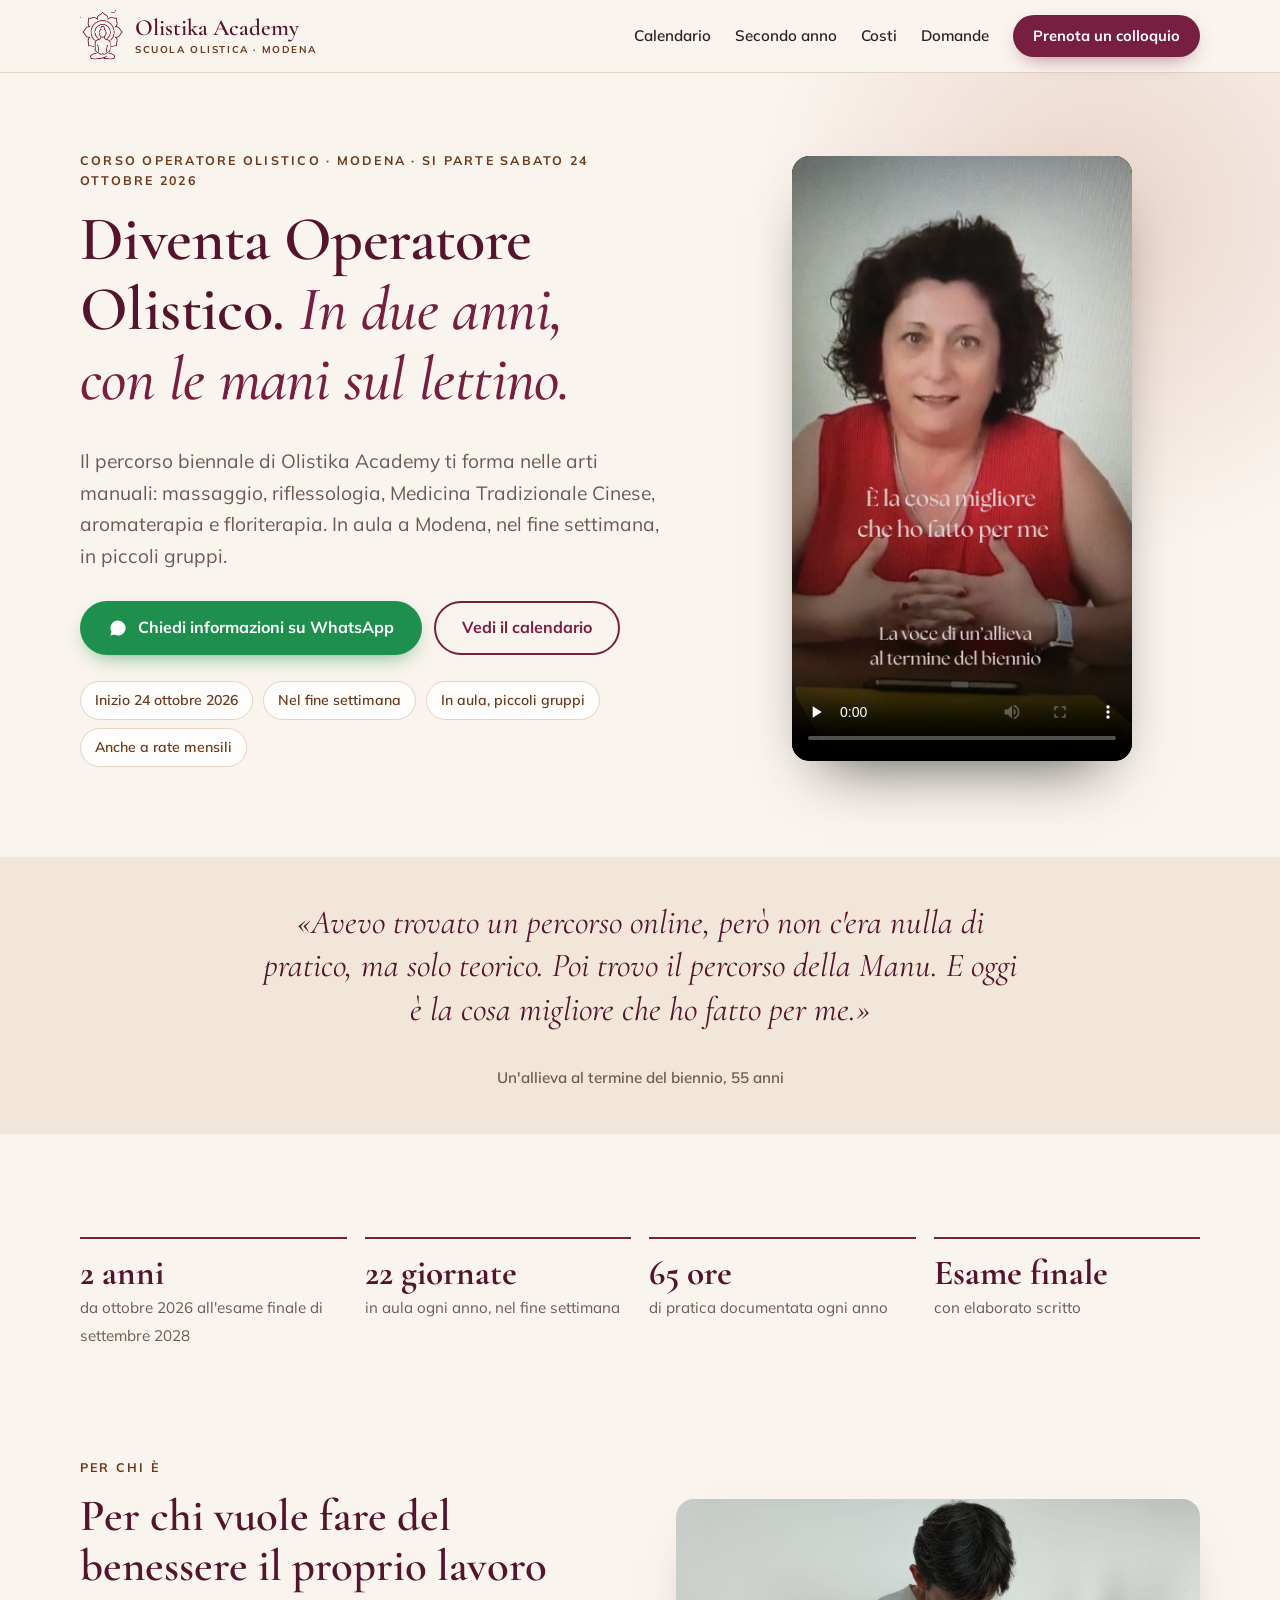
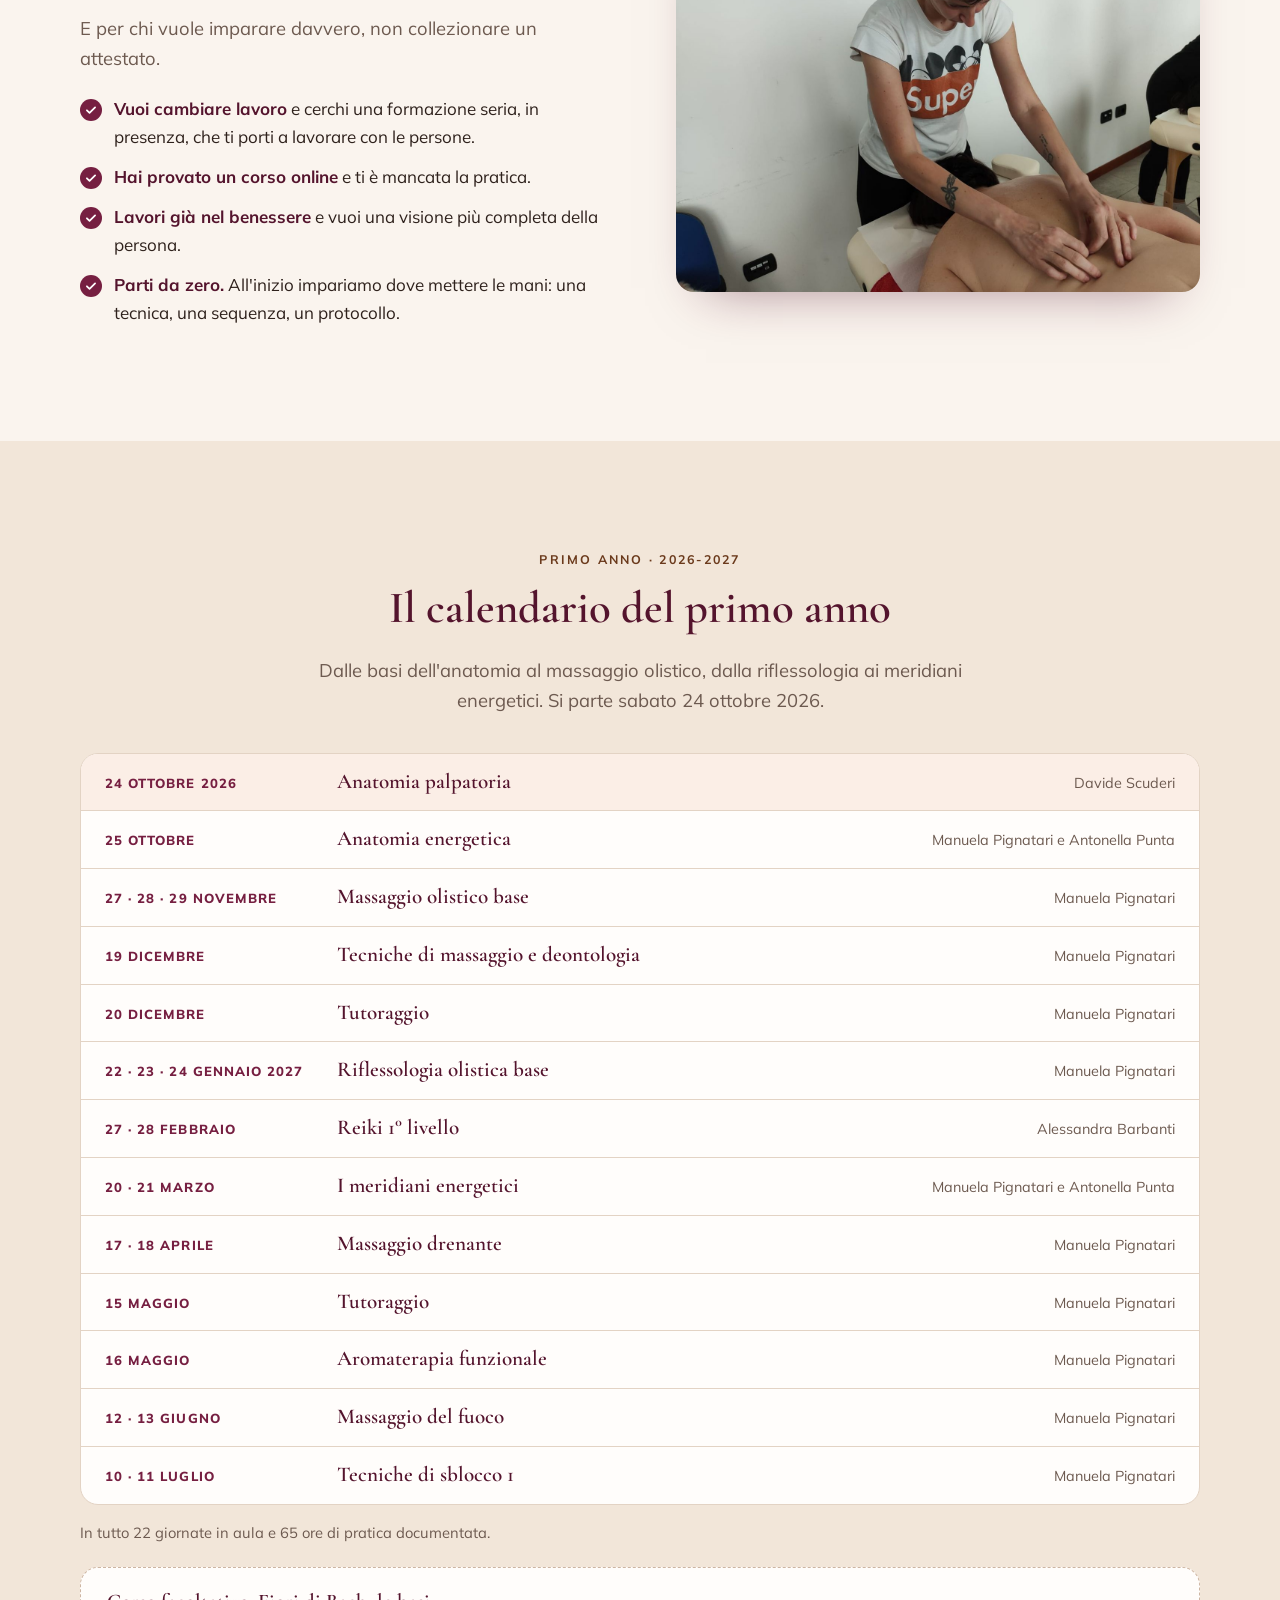
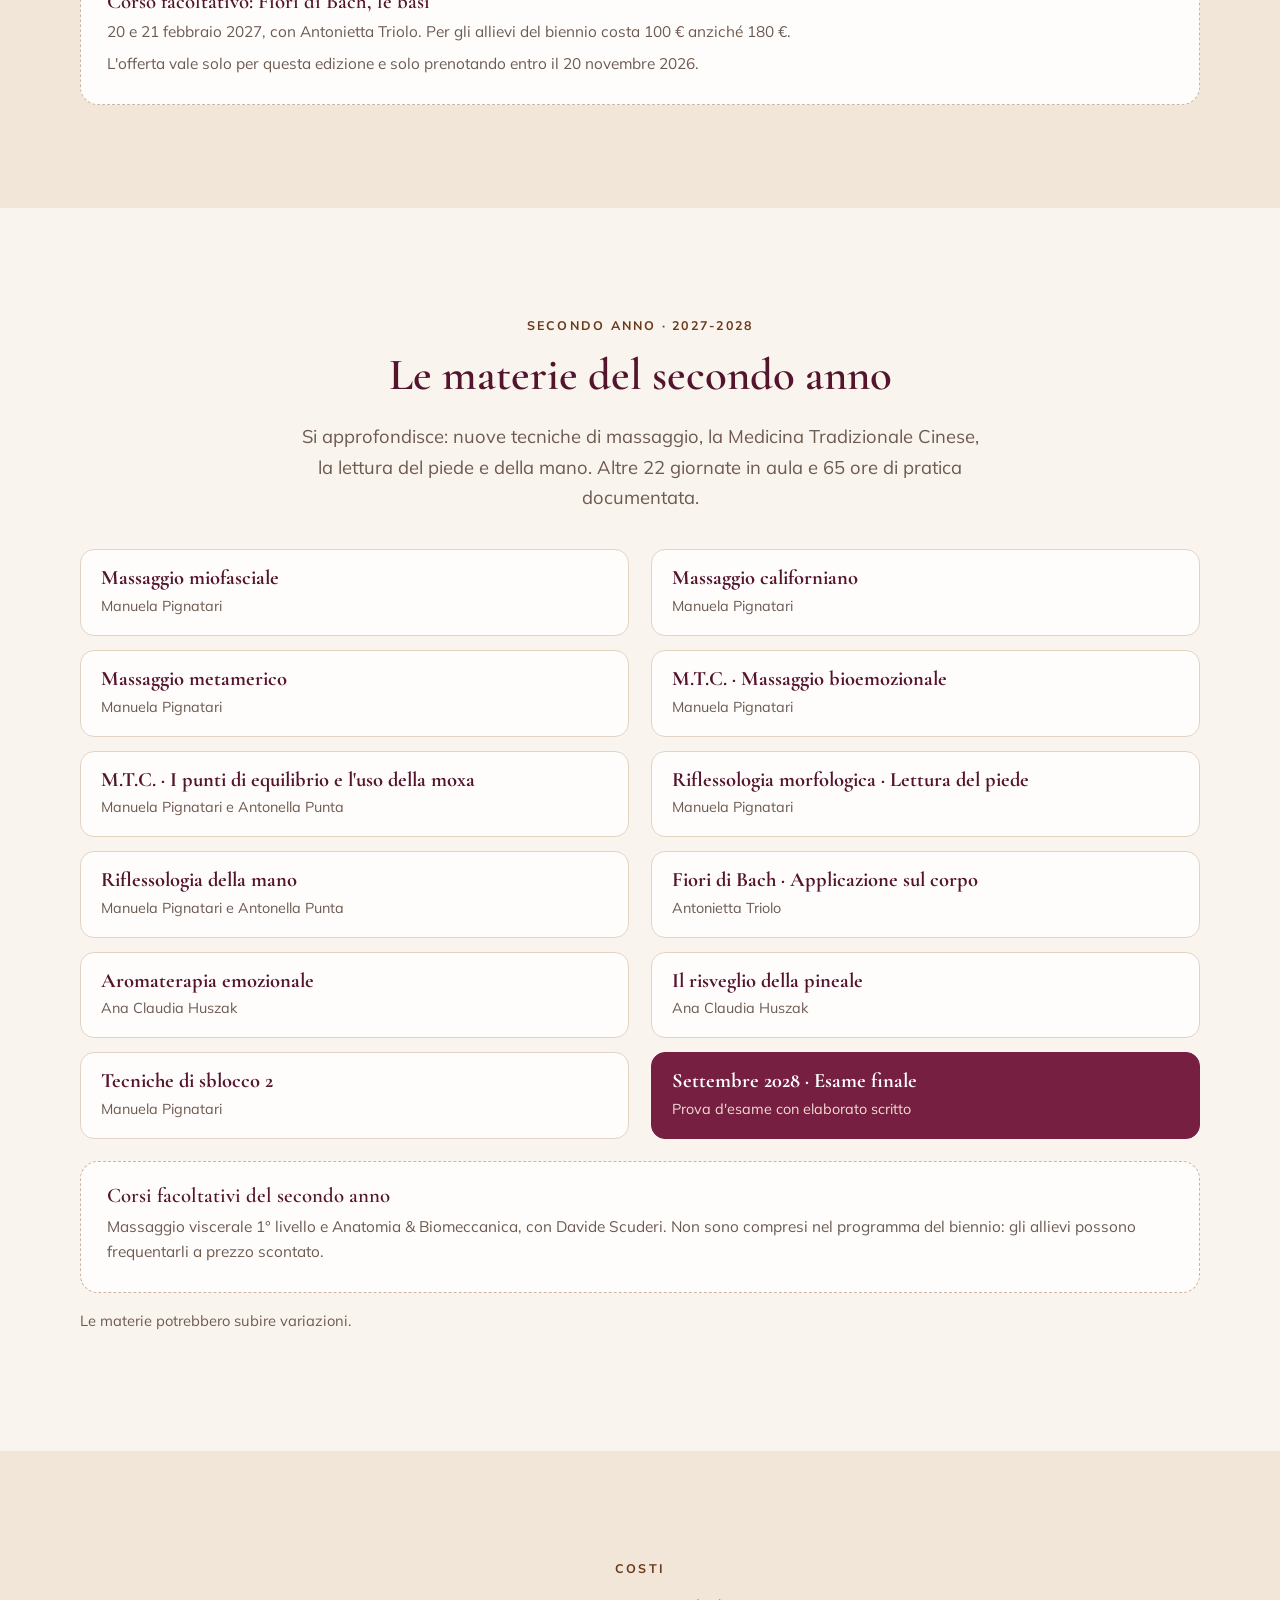
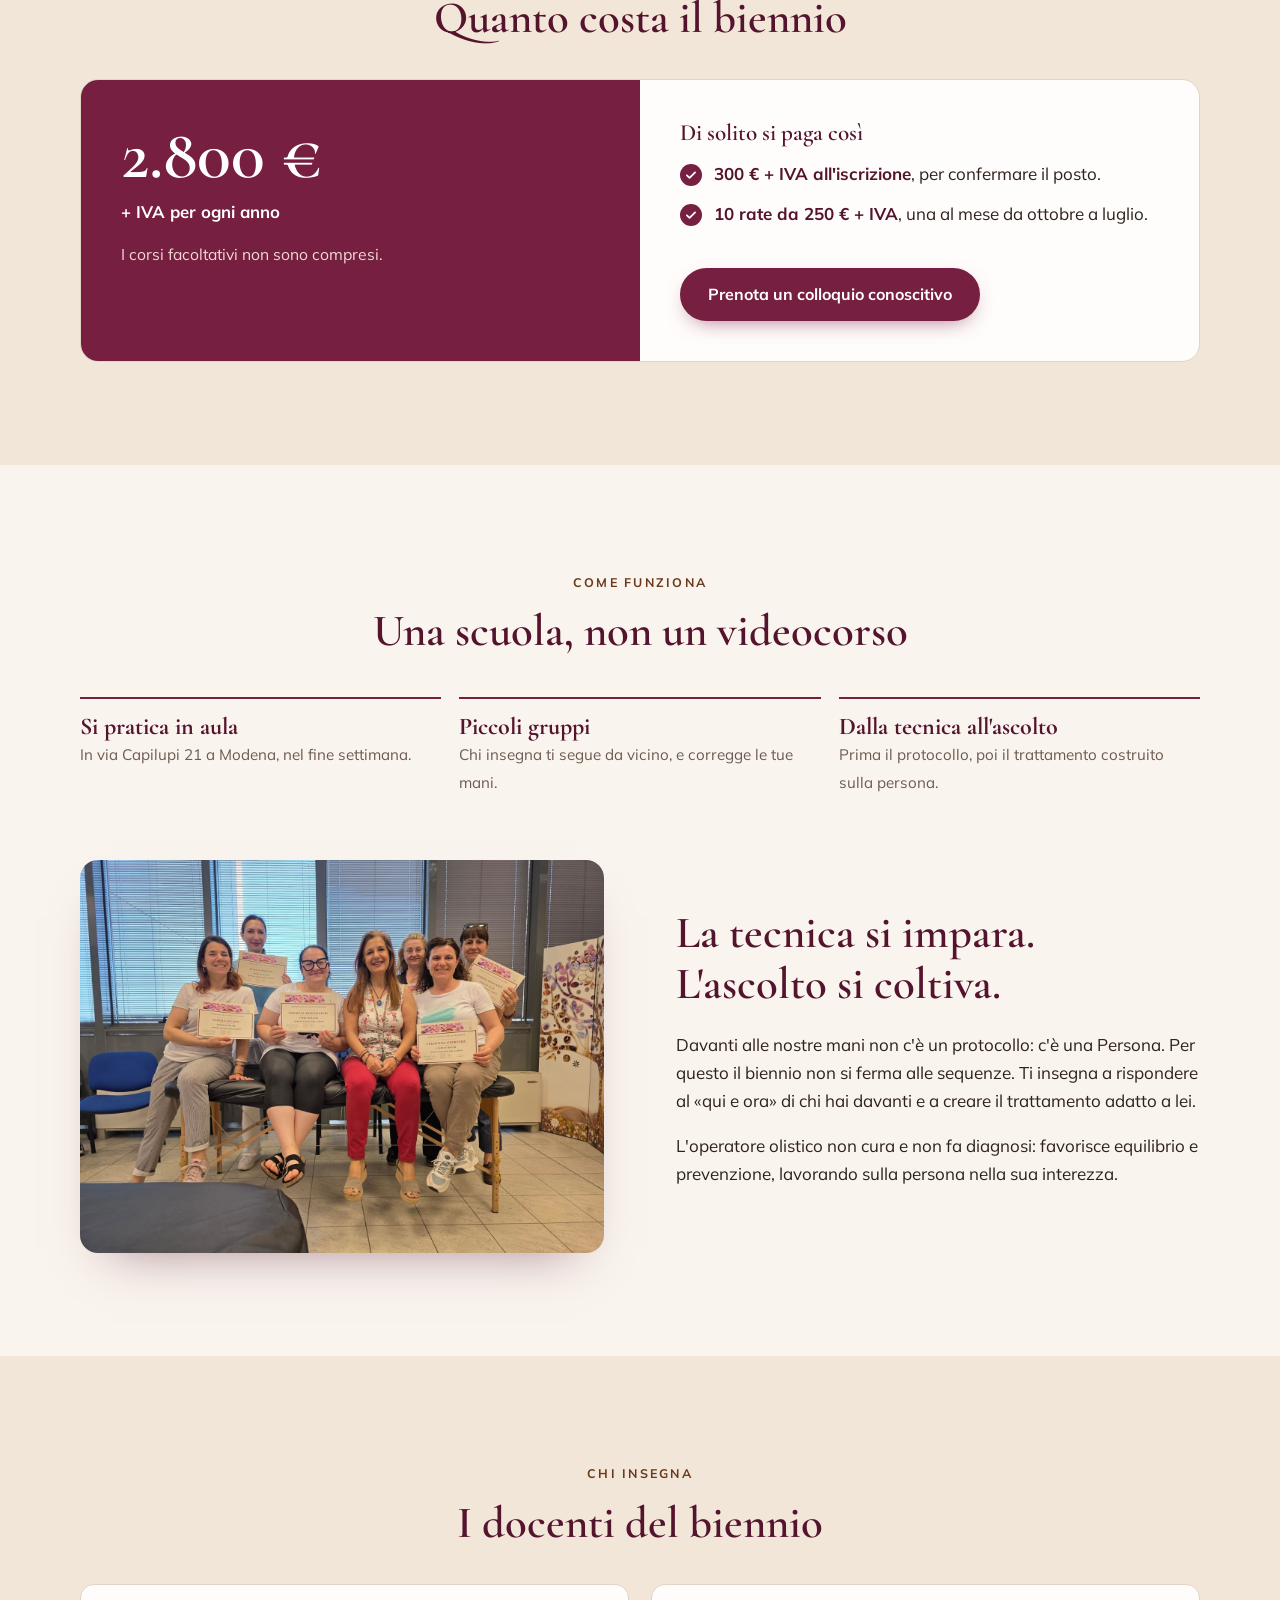
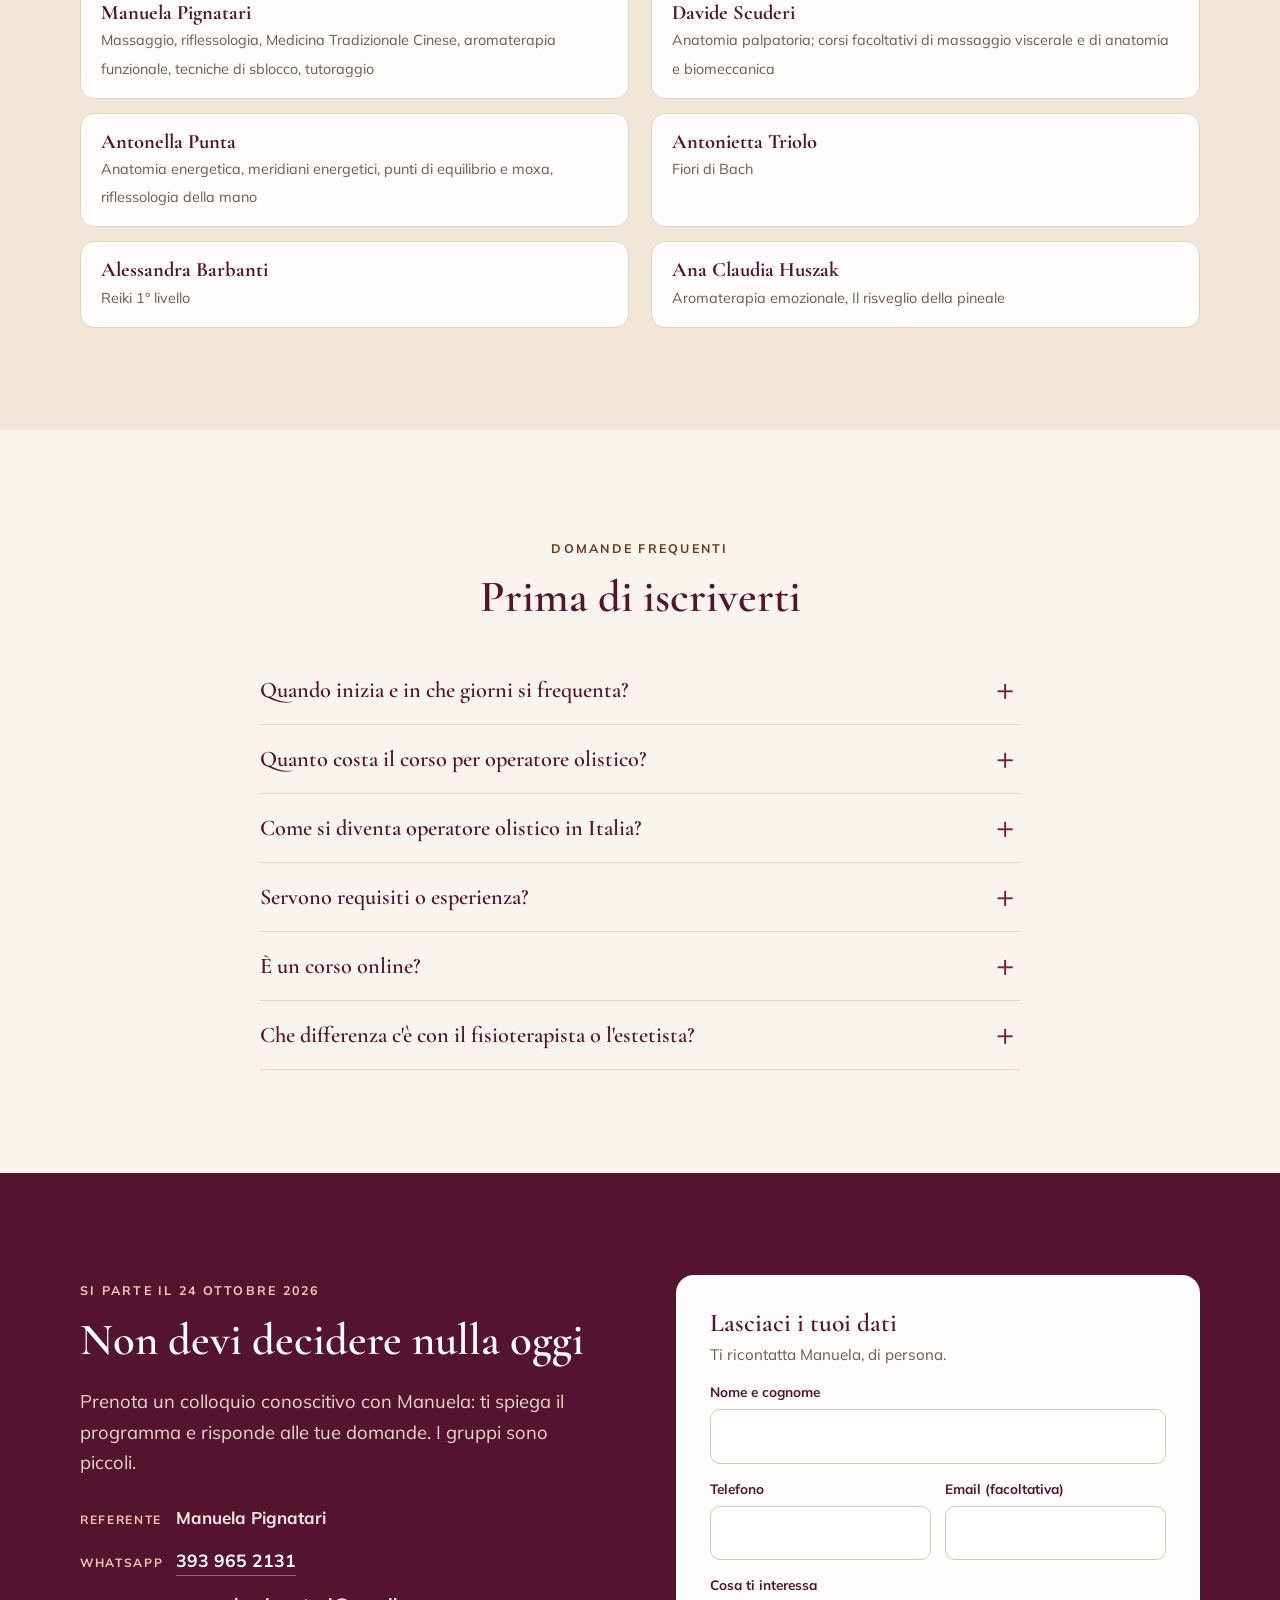
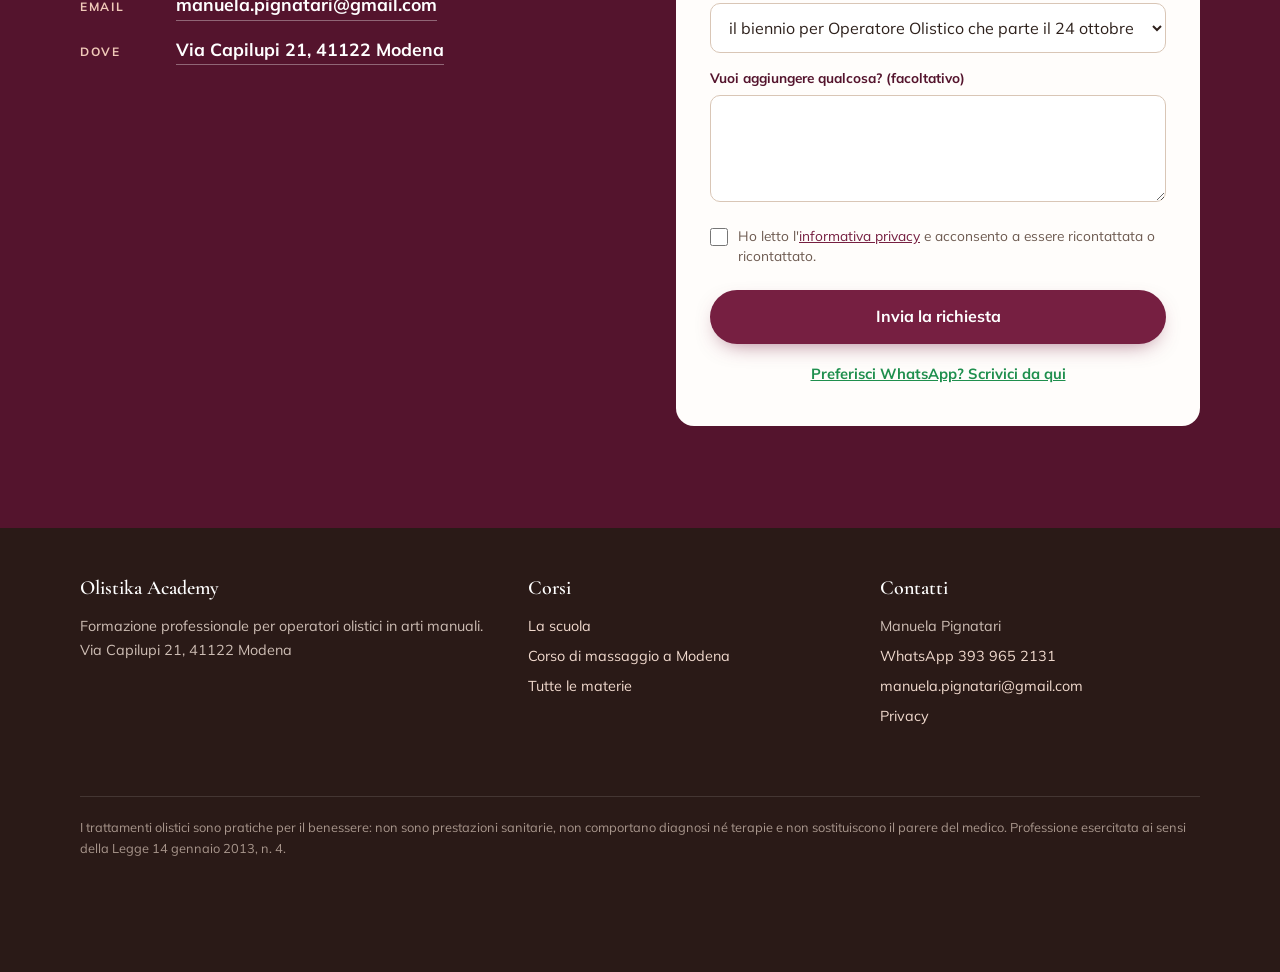
==== commit fc92f713: "Calendario, costi, docenti e sede; modulo contatti collegato a Google Moduli Co-Authored-By: Claude " ====
--- a/biennio-operatore-olistico.html
+++ b/biennio-operatore-olistico.html
@@ -288,19 +288,35 @@
       </ul>
     </div>
     <form class="form" id="modulo-contatto">
-      <h3>Scrivici in un minuto</h3>
-      <label for="nome">Come ti chiami</label>
-      <input id="nome" name="nome" type="text" autocomplete="given-name" required>
-      <label for="interesse">Cosa ti interessa</label>
-      <select id="interesse" name="interesse">
+      <h3>Lasciaci i tuoi dati</h3>
+      <p class="form-sub">Ti ricontatta Manuela, di persona.</p>
+      <div class="campi">
+        <label for="nome">Nome e cognome</label>
+        <input id="nome" name="nome" type="text" autocomplete="name" required>
+        <div class="row2">
+          <div>
+            <label for="telefono">Telefono</label>
+            <input id="telefono" name="telefono" type="tel" autocomplete="tel" inputmode="tel" required>
+          </div>
+          <div>
+            <label for="email">Email (facoltativa)</label>
+            <input id="email" name="email" type="email" autocomplete="email">
+          </div>
+        </div>
+        <label for="interesse">Cosa ti interessa</label>
+        <select id="interesse" name="interesse">
         <option>il biennio per Operatore Olistico che parte il 24 ottobre</option>
         <option>un colloquio conoscitivo</option>
         <option>un corso singolo</option>
       </select>
-      <label for="messaggio">Vuoi aggiungere qualcosa? (facoltativo)</label>
-      <textarea id="messaggio" name="messaggio" rows="3"></textarea>
-      <button class="btn btn-wa" type="submit">Invia su WhatsApp</button>
-      <p class="note">Il modulo apre WhatsApp con il messaggio già scritto: lo invii tu, dal tuo telefono. Questo sito non conserva i tuoi dati. <a href="privacy.html">Informativa privacy</a></p>
+        <label for="messaggio">Vuoi aggiungere qualcosa? (facoltativo)</label>
+        <textarea id="messaggio" name="messaggio" rows="3"></textarea>
+        <input class="hp" type="text" name="sito_web" tabindex="-1" autocomplete="off" aria-hidden="true">
+        <label class="consenso"><input type="checkbox" name="consenso" required> <span>Ho letto l'<a href="privacy.html">informativa privacy</a> e acconsento a essere ricontattata o ricontattato.</span></label>
+        <button class="btn btn-primary" type="submit">Invia la richiesta</button>
+        <button class="btn-link via-wa" type="button">Preferisci WhatsApp? Scrivici da qui</button>
+      </div>
+      <p class="form-esito" role="status" hidden></p>
     </form>
   </div>
 </section>
--- a/css/style.css
+++ b/css/style.css
@@ -193,8 +193,17 @@
   width: 100%; padding: 13px 14px; border: 1px solid #d9c6b6; border-radius: 10px; font: inherit; font-size: 1rem; background: #fff; color: var(--ink);
 }
 .form input:focus, .form select:focus, .form textarea:focus { outline: 2px solid var(--plum); outline-offset: 1px; border-color: var(--plum); }
-.form .btn { width: 100%; margin-top: 20px; }
-.form .note { font-size: .8rem; color: var(--muted); margin: 12px 0 0; }
+.form .btn { width: 100%; margin-top: 18px; }
+.form h3 { margin-bottom: .15em; }
+.form .form-sub { color: var(--muted); font-size: .95rem; margin: 0; }
+.form .row2 { display: grid; grid-template-columns: 1fr 1fr; gap: 0 14px; }
+.form .hp { position: absolute; left: -9999px; width: 1px; height: 1px; opacity: 0; }
+.form label.consenso { display: flex; gap: 10px; align-items: flex-start; font-weight: 400; font-size: .86rem; color: var(--muted); margin-top: 16px; line-height: 1.45; }
+.form label.consenso input { width: 18px; height: 18px; margin: 2px 0 0; flex: none; accent-color: var(--plum); }
+.form .btn-link { display: block; width: 100%; margin-top: 12px; background: none; border: 0; padding: 6px; font: inherit; font-size: .92rem; font-weight: 700; color: var(--wa); cursor: pointer; text-decoration: underline; }
+.form .form-esito { margin: 14px 0 0; padding: 14px 16px; border-radius: 10px; background: #f6ece4; color: var(--plum-dark); font-weight: 700; }
+.form.inviato .campi { display: none; }
+.form.inviato .form-esito { background: #e8f3ec; color: #17603a; font-size: 1.05rem; }
 
 /* Banda CTA */
 .cta-band { text-align: center; background: var(--rose); }
@@ -275,6 +284,7 @@
   .cal .who { text-align: left; }
   .site-footer .wrap { grid-template-columns: 1fr; }
   .btn-row .btn { width: 100%; }
+  .form .row2 { grid-template-columns: 1fr; }
   .sticky-cta {
     display: flex; position: fixed; left: 0; right: 0; bottom: 0; z-index: 60; gap: 10px;
     padding: 10px 12px calc(10px + env(safe-area-inset-bottom)); background: rgba(250, 244, 238, .97);
